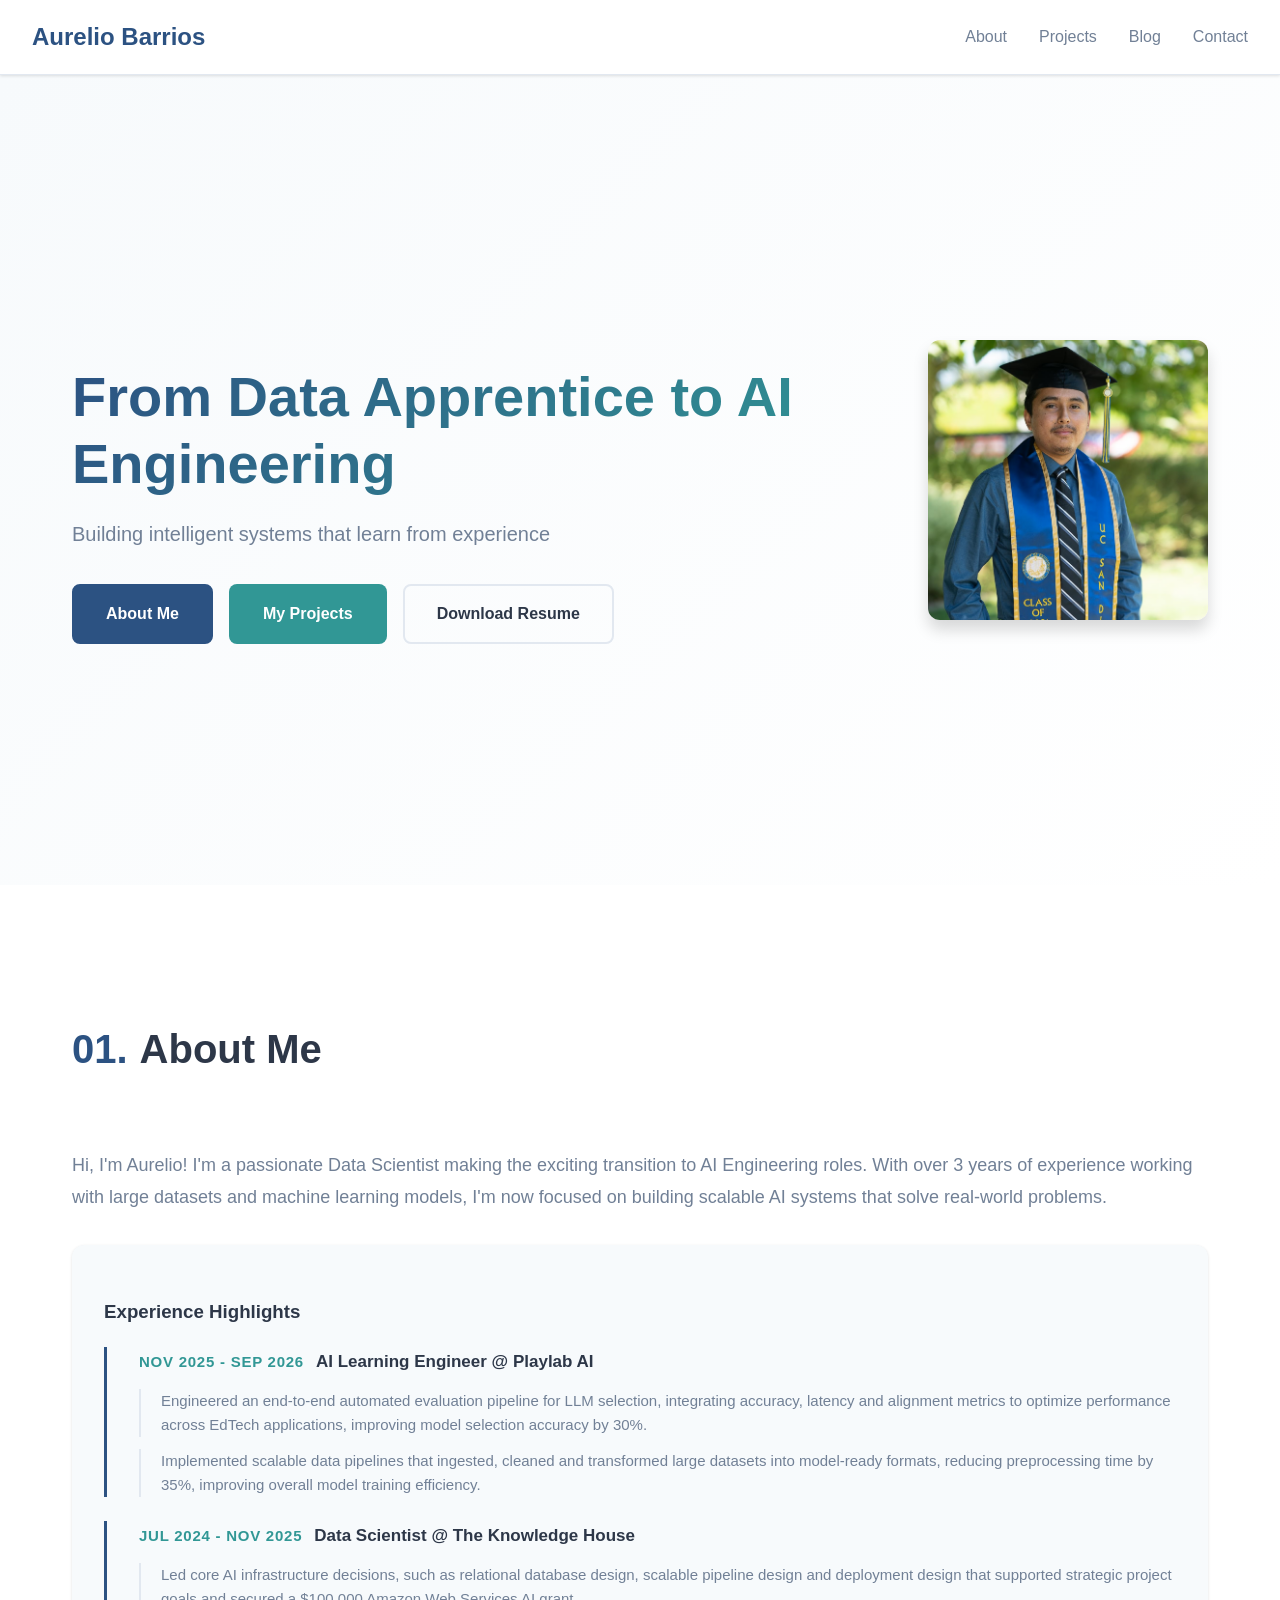
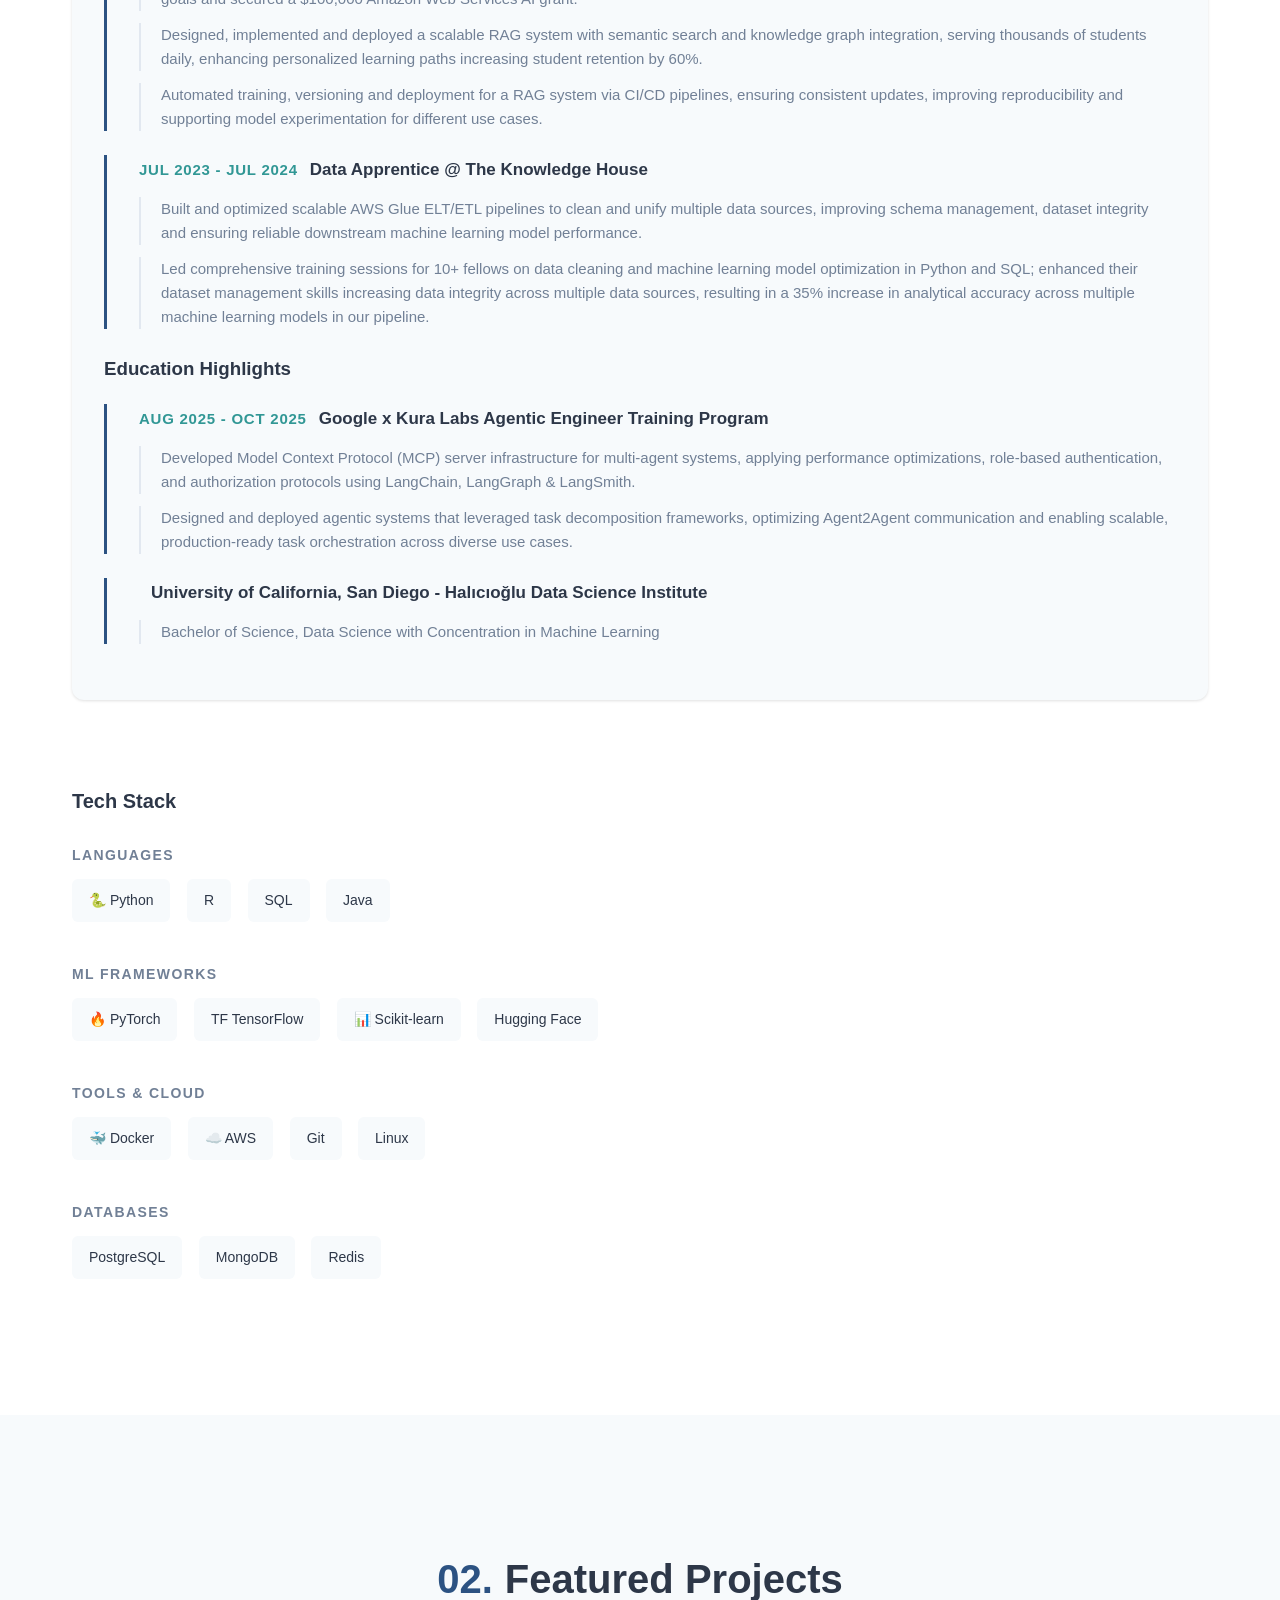
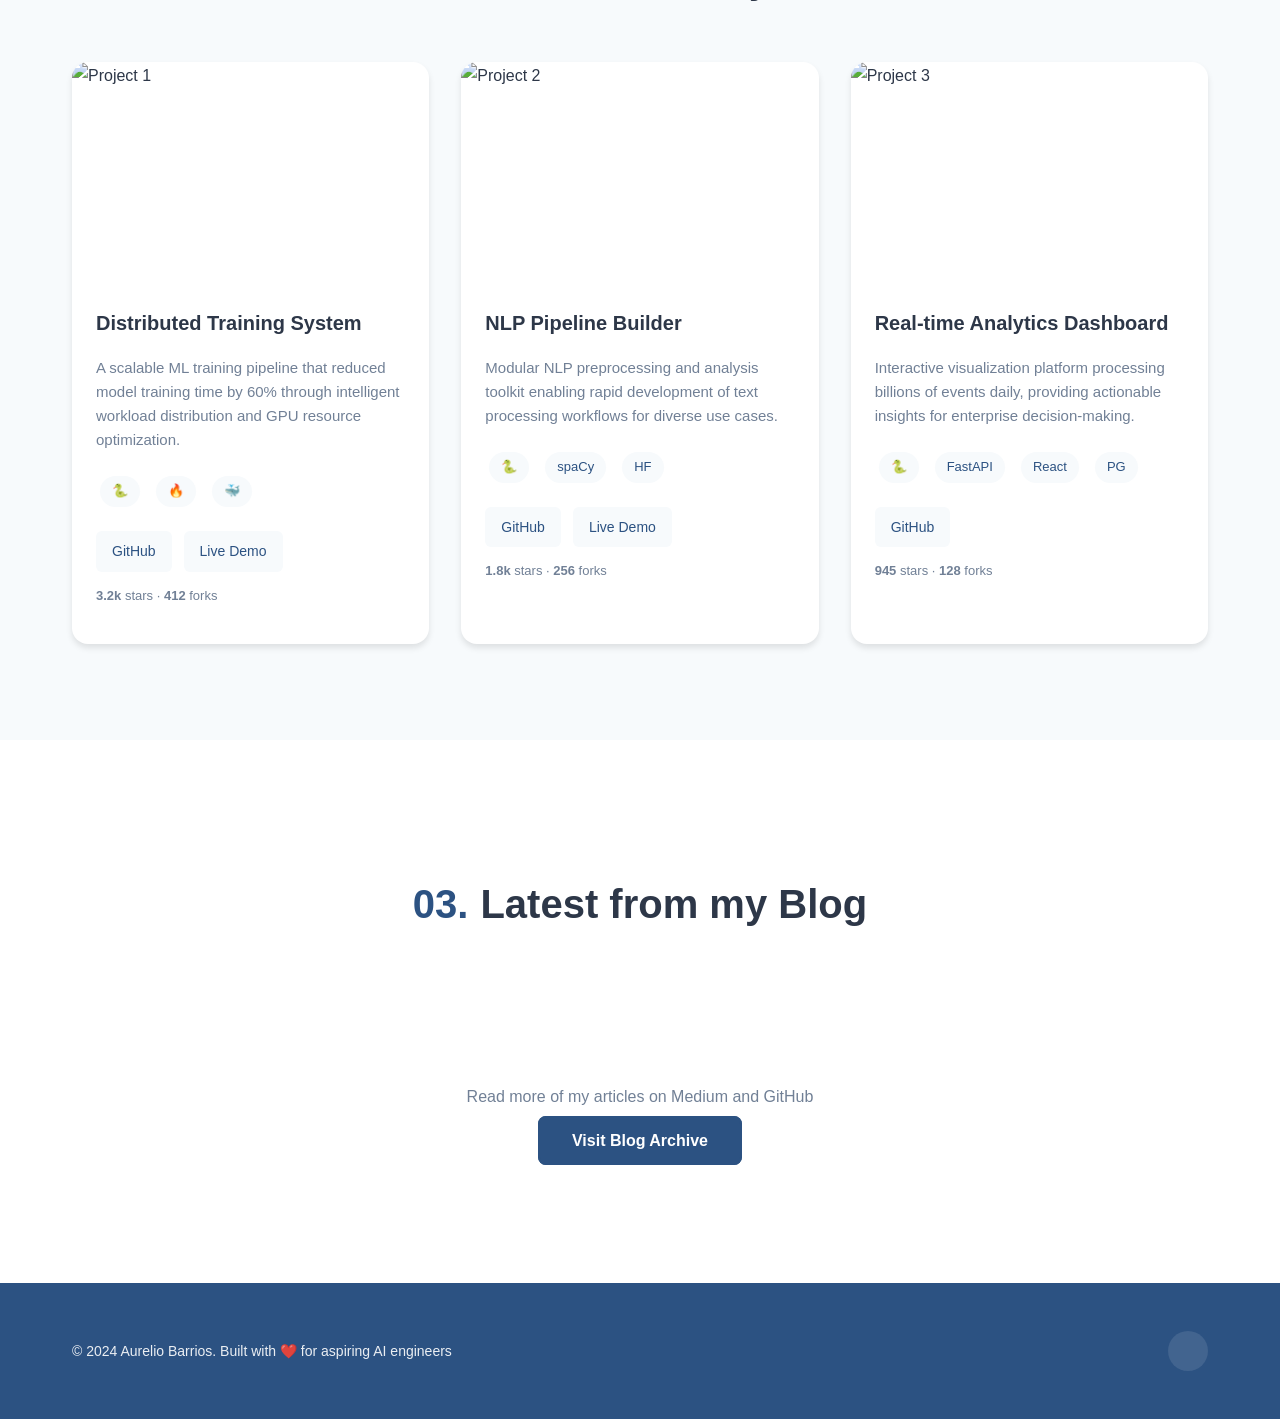
==== index.html @ eb81dccb "image fix" ====
<!DOCTYPE html>
<html lang="en">
<head>
    <meta charset="UTF-8">
    <meta name="viewport" content="width=device-width, initial-scale=1.0">
    <meta name="description" content="Personal website showcasing data science experience and AI engineering journey">
    <title>Aurelio Barrios | Data Science to AI Engineer</title>
    <link rel="stylesheet" href="css/styles.css">
</head>
<body>
    <header class="sticky-header">
        <div class="container header-content">
            <a href="#home" class="logo">Aurelio Barrios</a>
            <nav class="nav-menu">
                <a href="#about" class="nav-link">About</a>
                <a href="#projects" class="nav-link">Projects</a>
                <a href="#blog" class="nav-link">Blog</a>
                <a href="#contact" class="nav-link">Contact</a>
            </nav>
        </div>
    </header>

    <main>
        <section id="home" class="hero-section">
            <div class="container hero-content">
                <div class="hero-text">
                    <h1 class="gradient-text">From Data Apprentice to AI Engineering</h1>
                    <p class="subtitle">Building intelligent systems that learn from experience</p>
                    <div class="cta-buttons">
                        <a href="#about" class="btn btn-primary">About Me</a>
                        <a href="#projects" class="btn btn-secondary">My Projects</a>
                        <a href="resume.pdf" class="btn btn-outline">Download Resume</a>
                    </div>
                </div>
                <div class="hero-image">
                    <div class="placeholder-box">
                        <img src="images/headshot.JPG" alt="Aurelio Barrios Profile Picture"/>
                    </div>
                </div>
            </div>
        </section>

        <section id="about" class="about-section">
            <div class="container about-content">
                <h2><span class="section-number">01.</span>About Me</h2>
                <div class="about-grid">
                    <div class="bio">
                        <p class="bio-intro">Hi, I'm Aurelio! I'm a passionate Data Scientist making the exciting transition to AI Engineering roles. With over 3 years of experience working with large datasets and machine learning models, I'm now focused on building scalable AI systems that solve real-world problems.</p>
                        
                        <div class="experience-card">
                            <h3>Experience Highlights</h3>
                            <ul class="timeline-list">
                                <li class="timeline-item">
                                    <span class="timeline-header"><span class="year">Nov 2025 - Sep 2026</span> <span class="role">AI Learning Engineer @ Playlab AI</span></span>
                                    <p class="role-description">Engineered an end-to-end automated evaluation pipeline for LLM selection, integrating accuracy, latency and alignment metrics to optimize performance across EdTech applications, improving model selection accuracy by 30%.</p>
                                    <p class="role-description">Implemented scalable data pipelines that ingested, cleaned and transformed large datasets into model-ready formats, reducing preprocessing time by 35%, improving overall model training efficiency.</p>
                                </li>
                                <li class="timeline-item">
                                    <span class="timeline-header"><span class="year">Jul 2024 - Nov 2025</span> <span class="role">Data Scientist @ The Knowledge House</span></span>
                                    <p class="role-description">Led core AI infrastructure decisions, such as relational database design, scalable pipeline design and deployment design that supported strategic project goals and secured a $100,000 Amazon Web Services AI grant.</p>
                                    <p class="role-description">Designed, implemented and deployed a scalable RAG system with semantic search and knowledge graph integration, serving thousands of students daily, enhancing personalized learning paths increasing student retention by 60%.</p>
                                    <p class="role-description">Automated training, versioning and deployment for a RAG system via CI/CD pipelines, ensuring consistent updates, improving reproducibility and supporting model experimentation for different use cases.</p>
                                </li>
                                <li class="timeline-item">
                                    <span class="timeline-header"><span class="year">Jul 2023 - Jul 2024</span> <span class="role">Data Apprentice @ The Knowledge House</span></span>
                                    <p class="role-description">Built and optimized scalable AWS Glue ELT/ETL pipelines to clean and unify multiple data sources, improving schema management, dataset integrity and ensuring reliable downstream machine learning model performance.</p>
                                    <p class="role-description">Led comprehensive training sessions for 10+ fellows on data cleaning and machine learning model optimization in Python and SQL; enhanced their dataset management skills increasing data integrity across multiple data sources, resulting in a 35% increase in analytical accuracy across multiple machine learning models in our pipeline.</p>
                                </li>
                            </ul>

                            <h3>Education Highlights</h3>
                            <ul class="timeline-list">
                                <li class="timeline-item">
                                    <span class="timeline-header"><span class="year">Aug 2025 - Oct 2025</span> <span class="role">Google x Kura Labs Agentic Engineer Training Program</span></span>
                                    <p class="role-description">Developed Model Context Protocol (MCP) server infrastructure for multi-agent systems, applying performance optimizations, role-based authentication, and authorization protocols using LangChain, LangGraph & LangSmith.</p>
                                    <p class="role-description">Designed and deployed agentic systems that leveraged task decomposition frameworks, optimizing Agent2Agent communication and enabling scalable, production-ready task orchestration across diverse use cases.</p>
                                </li>
                                <li class="timeline-item">
                                    <span class="timeline-header"><span class="year"></span> <span class="role">University of California, San Diego - Halıcıoğlu Data Science Institute</span></span>
                                    <p class="role-description">Bachelor of Science, Data Science with Concentration in Machine Learning</p>
                                </li>
                            </ul>
                        </div>
                    </div>

                    <div class="skills-section">
                        <h3>Tech Stack</h3>
                        
                        <div class="skill-category">
                            <h4>Languages</h4>
                            <span class="badge" data-badge-text="Python">🐍 Python</span>
                            <span class="badge" data-badge-text="R">R</span>
                            <span class="badge" data-badge-text="SQL">SQL</span>
                            <span class="badge" data-badge-text="Java">Java</span>
                        </div>

                        <div class="skill-category">
                            <h4>ML Frameworks</h4>
                            <span class="badge" data-badge-text="PyTorch">🔥 PyTorch</span>
                            <span class="badge" data-badge-text="TensorFlow">TF TensorFlow</span>
                            <span class="badge" data-badge-text="Scikit-learn">📊 Scikit-learn</span>
                            <span class="badge" data-badge-text="Hugging Face">Hugging Face</span>
                        </div>

                        <div class="skill-category">
                            <h4>Tools & Cloud</h4>
                            <span class="badge" data-badge-text="Docker">🐳 Docker</span>
                            <span class="badge" data-badge-text="AWS">☁️ AWS</span>
                            <span class="badge" data-badge-text="Git">Git</span>
                            <span class="badge" data-badge-text="Linux">Linux</span>
                        </div>

                        <div class="skill-category">
                            <h4>Databases</h4>
                            <span class="badge" data-badge-text="PostgreSQL">PostgreSQL</span>
                            <span class="badge" data-badge-text="MongoDB">MongoDB</span>
                            <span class="badge" data-badge-text="Redis">Redis</span>
                        </div>
                    </div>
                </div>
            </div>
        </section>

        <section id="projects" class="projects-section">
            <div class="container projects-content">
                <h2><span class="section-number">02.</span>Featured Projects</h2>
                
                <div class="projects-grid">
                    <article class="project-card" data-project-id="1">
                        <div class="card-image">
                            <img src="https://via.placeholder.com/600x400/319795/ffffff?text=Project+Screenshot" alt="Project 1"/>
                        </div>
                        <div class="card-content">
                            <h3>Distributed Training System</h3>
                            <p class="project-description">A scalable ML training pipeline that reduced model training time by 60% through intelligent workload distribution and GPU resource optimization.</p>
                            
                            <div class="tech-tags">
                                <span class="tag" data-badge-text="Python">🐍</span>
                                <span class="tag" data-badge-text="PyTorch">🔥</span>
                                <span class="tag" data-badge-text="Docker">🐳</span>
                            </div>

                            <div class="project-links">
                                <a href="#" rel="noopener noreferrer" target="_blank" class="project-link github">GitHub</a>
                                <a href="#" rel="noopener noreferrer" target="_blank" class="project-link demo">Live Demo</a>
                            </div>

                            <p class="project-stats"><strong>3.2k</strong> stars · <strong>412</strong> forks</p>
                        </div>
                    </article>

                    <article class="project-card" data-project-id="2">
                        <div class="card-image">
                            <img src="https://via.placeholder.com/600x400/2c5282/ffffff?text=Project+Screenshot" alt="Project 2"/>
                        </div>
                        <div class="card-content">
                            <h3>NLP Pipeline Builder</h3>
                            <p class="project-description">Modular NLP preprocessing and analysis toolkit enabling rapid development of text processing workflows for diverse use cases.</p>
                            
                            <div class="tech-tags">
                                <span class="tag" data-badge-text="Python">🐍</span>
                                <span class="tag" data-badge-text="spaCy">spaCy</span>
                                <span class="tag" data-badge-text="Hugging Face">HF</span>
                            </div>

                            <div class="project-links">
                                <a href="#" rel="noopener noreferrer" target="_blank" class="project-link github">GitHub</a>
                                <a href="#" rel="noopener noreferrer" target="_blank" class="project-link demo">Live Demo</a>
                            </div>

                            <p class="project-stats"><strong>1.8k</strong> stars · <strong>256</strong> forks</p>
                        </div>
                    </article>

                    <article class="project-card" data-project-id="3">
                        <div class="card-image">
                            <img src="https://via.placeholder.com/600x400/319795/ffffff?text=Project+Screenshot" alt="Project 3"/>
                        </div>
                        <div class="card-content">
                            <h3>Real-time Analytics Dashboard</h3>
                            <p class="project-description">Interactive visualization platform processing billions of events daily, providing actionable insights for enterprise decision-making.</p>
                            
                            <div class="tech-tags">
                                <span class="tag" data-badge-text="Python">🐍</span>
                                <span class="tag" data-badge-text="FastAPI">FastAPI</span>
                                <span class="tag" data-badge-text="React">React</span>
                                <span class="tag" data-badge-text="PostgreSQL">PG</span>
                            </div>

                            <div class="project-links">
                                <a href="#" rel="noopener noreferrer" target="_blank" class="project-link github">GitHub</a>
                            </div>

                            <p class="project-stats"><strong>945</strong> stars · <strong>128</strong> forks</p>
                        </div>
                    </article>
                </div>
            </div>
        </section>

        <section id="blog" class="blog-section">
            <div class="container blog-content">
                <h2><span class="section-number">03.</span>Latest from my Blog</h2>
                
                <div class="blog-posts" id="blog-posts-container">
                    <!-- Dynamic blog posts will be loaded here -->
                </div>

                <div class="blog-cta">
                    <p>Read more of my articles on Medium and GitHub</p>
                    <a href="#" rel="noopener noreferrer" target="_blank" class="btn btn-primary">Visit Blog Archive</a>
                </div>
            </div>
        </section>
    </main>

    <footer id="contact" class="footer-section">
        <div class="container footer-content">
            <div class="footer-left">
                <p>&copy; 2024 Aurelio Barrios. Built with ❤️ for aspiring AI engineers</p>
            </div>
            
            <div class="footer-socials">
                <a href="#" rel="noopener noreferrer" target="_blank" class="social-link github">
                    <svg viewBox="0 0 24 24" aria-hidden="true"><path d="M12 0c-6.626 0-12 5.373-12 12 0 5.302 3.438 9.8 8.207 11.387.599.111.793-.261.793-.577v-2.234c-3.338.726-4.033-1.416-4.033-1.416-.546-1.387-1.333-1.756-1.333-1.756-1.089-.745.083-.729.083-.729 1.205.084 1.839 1.237 1.839 1.237 1.07 1.834 2.807 1.304 3.492.997.107-.775.418-1.305.762-1.604-2.665-.305-5.467-1.334-5.467-5.93 0-1.311.469-2.381 1.236-3.221-.124-.303-.535-1.524.117-3.176 0 0 1.008-.322 3.301 1.23.957-.266 1.983-.399 3.003-.404 1.02.005 2.047.138 3.006.404 2.291-1.552 3.297-1.23 3.297-1.23.653 1.653.242 2.874.118 3.176.77.84 1.235 1.911 1.235 3.221 0 4.609-2.807 5.624-5.479 5.921.43.312.833 1.123.833 2.246v3.095c0 .319.193.694.802.576C20.566 21.797 24 17.18
---- css/styles.css ----
:root {
    --primary-color: #2c5282;
    --secondary-color: #319795;
    --accent-color: #2c5282;
    --bg-primary: #ffffff;
    --bg-secondary: #f7fafc;
    --text-primary: #2d3748;
    --text-secondary: #718096;
    --border-color: #e2e8f0;
    --success-color: #38a169;
    --warning-color: #d69e2e;
    --shadow-sm: 0 1px 3px rgba(0,0,0,0.12);
    --shadow-md: 0 4px 6px rgba(0,0,0,0.1);
    --shadow-lg: 0 10px 15px rgba(0,0,0,0.15);
    --transition: all 0.3s ease;
}

*, *::before, *::after {
    box-sizing: border-box;
}

body {
    font-family: -apple-system, BlinkMacSystemFont, 'Segoe UI', Roboto, Oxygen, Ubuntu, Cantarell, sans-serif;
    line-height: 1.75;
    color: var(--text-primary);
    background-color: var(--bg-primary);
    margin: 0;
    padding: 0;
    font-size: 16px;
}

.container {
    max-width: 1200px;
    margin: 0 auto;
    padding: 0 2rem;
}

.sticky-header {
    position: sticky;
    top: 0;
    background: var(--bg-primary);
    border-bottom: 1px solid var(--border-color);
    z-index: 1000;
    box-shadow: var(--shadow-sm);
}

.header-content {
    display: flex;
    justify-content: space-between;
    align-items: center;
    padding: 1rem 2rem;
    max-width: 1400px;
    margin: 0 auto;
}

.logo {
    font-size: 1.5rem;
    font-weight: 700;
    color: var(--primary-color);
    text-decoration: none;
}

.nav-menu {
    display: flex;
    gap: 2rem;
}

.nav-link {
    color: var(--text-secondary);
    text-decoration: none;
    font-weight: 500;
    transition: var(--transition);
    position: relative;
}

.nav-link:hover,
.nav-link:focus {
    color: var(--accent-color);
}

.nav-link::after {
    content: '';
    position: absolute;
    bottom: -2px;
    left: 0;
    width: 0;
    height: 2px;
    background: var(--primary-color);
    transition: var(--transition);
}

.nav-link:hover::after {
    width: 100%;
}

.hero-section {
    min-height: 90vh;
    display: flex;
    align-items: center;
    justify-content: center;
    background: linear-gradient(135deg, var(--bg-secondary) 0%, var(--bg-primary) 100%);
}

.hero-content {
    display: grid;
    grid-template-columns: 1fr 280px;
    gap: 4rem;
    align-items: center;
}

.gradient-text {
    background: linear-gradient(135deg, var(--primary-color) 0%, var(--secondary-color) 100%);
    -webkit-background-clip: text;
    -webkit-text-fill-color: transparent;
    background-clip: text;
    font-size: 3.5rem;
    font-weight: 800;
    line-height: 1.2;
    margin-bottom: 1rem;
}

.subtitle {
    font-size: 1.25rem;
    color: var(--text-secondary);
    max-width: 70%;
    margin-right: auto;
}

.cta-buttons {
    display: flex;
    gap: 1rem;
    margin-top: 2rem;
    flex-wrap: wrap;
}

.btn {
    padding: 0.875rem 2rem;
    border-radius: 8px;
    text-decoration: none;
    font-weight: 600;
    white-space: nowrap;
    cursor: pointer;
    transition: var(--transition);
    border: 2px solid transparent;
}

.btn-primary {
    background: var(--primary-color);
    color: white;
    border-color: var(--primary-color);
}

.btn-primary:hover,
.btn-secondary:hover,
.btn-outline:hover {
    transform: translateY(-2px);
    box-shadow: var(--shadow-lg);
}

.btn-secondary {
    background: var(--secondary-color);
    color: white;
}

.btn-outline {
    background: transparent;
    color: var(--text-primary);
    border-color: var(--border-color);
}

.placeholder-box {
    width: 280px;
    height: 280px;
    border-radius: 12px;
    overflow: hidden;
    box-shadow: var(--shadow-lg);
}

.hero-image img {
    width: 100%;
    height: 100%;
    object-fit: cover;
    transition: var(--transition);
}

.hero-content:hover .placeholder-box img {
    transform: scale(1.05);
}

.about-section {
    padding: 6rem 0;
    background: var(--bg-primary);
}

.about-content h2 {
    font-size: 2.5rem;
    margin-bottom: 3rem;
    position: relative;
}

.section-number {
    display: inline-block;
    color: var(--primary-color);
    margin-right: 0.75rem;
}

.about-grid {
    display: grid;
    gap: 4rem;
    align-items: center;
}

.bio-intro {
    font-size: 1.125rem;
    color: var(--text-secondary);
    margin-bottom: 2rem;
}

.experience-card {
    background: var(--bg-secondary);
    padding: 2rem;
    border-radius: 12px;
    box-shadow: var(--shadow-sm);
}

.timeline-list {
    list-style: none;
    padding: 0;
    margin: 0;
}

.timeline-item {
    position: relative;
    padding-left: 2rem;
    border-left: 3px solid var(--primary-color);
    margin-bottom: 1.5rem;
}

.timeline-header {
    display: flex;
    align-items: center;
    gap: 0.75rem;
    font-size: 1rem;
}

.timeline-list li {
    display: block;
}

.year {
    color: var(--secondary-color);
    font-weight: 600;
    font-size: 0.938rem;
    text-transform: uppercase;
    letter-spacing: 0.05em;
}

.role {
    color: var(--text-primary);
    font-weight: 600;
    font-size: 1.063rem;
}

.role-description {
    margin-top: 0.75rem;
    padding-left: 1.25rem;
    border-left: 2px solid var(--border-color);
    color: var(--text-secondary);
    font-size: 0.938rem;
    line-height: 1.6;
    margin-bottom: 0;
}

.skills-section h3 {
    margin-bottom: 1.5rem;
    font-size: 1.25rem;
}

.skill-category {
    margin-bottom: 2rem;
}

.skill-category h4 {
    color: var(--text-secondary);
    font-size: 0.875rem;
    text-transform: uppercase;
    letter-spacing: 0.1em;
    margin-bottom: 0.75rem;
}

.badge {
    display: inline-flex;
    align-items: center;
    gap: 0.5rem;
    padding: 0.5rem 1rem;
    background: var(--bg-secondary);
    border-radius: 6px;
    margin-right: 0.75rem;
    margin-bottom: 0.5rem;
    font-size: 0.875rem;
    cursor: pointer;
    transition: var(--transition);
    border: 1px solid transparent;
}

.badge:hover {
    background: #edf2f7;
    transform: translateY(-2px);
}

.tag {
    display: inline-block;
    padding: 0.25rem 0.75rem;
    background: var(--bg-secondary);
    border-radius: 20px;
    font-size: 0.813rem;
    color: var(--primary-color);
    margin: 0.25rem;
}

.projects-section {
    padding: 6rem 0;
    background: var(--bg-secondary);
}

.projects-content h2 {
    font-size: 2.5rem;
    margin-bottom: 3rem;
    position: relative;
    text-align: center;
}

.projects-grid {
    display: grid;
    gap: 2rem;
    grid-template-columns: repeat(3, 1fr);
}

.project-card {
    background: var(--bg-primary);
    border-radius: 16px;
    overflow: hidden;
    box-shadow: var(--shadow-md);
    transition: var(--transition);
    cursor: pointer;
}

.project-card:hover,
.project-card:focus-within {
    transform: translateY(-8px);
    box-shadow: var(--shadow-lg);
}

.card-image {
    height: 200px;
    overflow: hidden;
}

.card-image img {
    width: 100%;
    height: 100%;
    object-fit: cover;
    transition: var(--transition);
}

.projects-grid:hover .card-image img {
    transform: scale(1.1);
}

.card-content {
    padding: 1.5rem;
}

.card-content h3 {
    font-size: 1.25rem;
    margin-bottom: 0.75rem;
    color: var(--text-primary);
}

.project-description {
    color: var(--text-secondary);
    font-size: 0.938rem;
    line-height: 1.6;
    margin-bottom: 1.25rem;
}

.tech-tags {
    display: flex;
    gap: 0.5rem;
    margin-bottom: 1.25rem;
}

.project-links {
    display: flex;
    gap: 0.75rem;
    margin-bottom: 0.75rem;
}

.project-link {
    padding: 0.5rem 1rem;
    background: var(--bg-secondary);
    border-radius: 6px;
    text-decoration: none;
    font-size: 0.875rem;
    color: var(--primary-color);
    transition: var(--transition);
}

.project-link:hover {
    background: var(--primary-color);
    color: white;
}

.project-stats {
    font-size: 0.813rem;
    color: var(--text-secondary);
}

.blog-section {
    padding: 6rem 0;
    background: var(--bg-primary);
}

.blog-content h2 {
    font-size: 2.5rem;
    margin-bottom: 3rem;
    position: relative;
    text-align: center;
}

.blog-posts {
    display: grid;
    grid-template-columns: repeat(2, 1fr);
    gap: 2rem;
    max-width: 900px;
    margin: 0 auto 3rem auto;
}

.blog-post-card {
    background: var(--bg-secondary);
    border-radius: 12px;
    padding: 1.5rem;
    box-shadow: var(--shadow-sm);
    transition: var(--transition);
}

.blog-post-card:hover {
    transform: translateY(-4px);
    box-shadow: var(--shadow-md);
}

.blog-post-title {
    font-size: 1.25rem;
    margin-bottom: 0.75rem;
    color: var(--text-primary);
    line-height: 1.3;
}

.blog-post-excerpt {
    font-size: 0.938rem;
    color: var(--text-secondary);
    margin-bottom: 1rem;
}

.blog-post-meta {
    font-size: 0.813rem;
    color: var(--text-secondary);
}

.blog-post-btn {
    display: inline-block;
    padding: 0.5rem 1rem;
    background: var(--primary-color);
    color: white;
    text-decoration: none;
    border-radius: 6px;
    font-size: 0.875rem;
}

.blog-cta {
    text-align: center;
    padding: 2rem;
}

.blog-cta p {
    color: var(--text-secondary);
    margin-bottom: 1rem;
}

.footer-section {
    background: var(--primary-color);
    color: white;
    padding: 3rem 0;
}

.footer-content {
    display: flex;
    justify-content: space-between;
    align-items: center;
    flex-wrap: wrap;
    gap: 2rem;
}

.social-link {
    width: 40px;
    height: 40px;
    border-radius: 50%;
    background: rgba(255,255,255,0.1);
    display: flex;
    align-items: center;
    justify-content: center;
    color: white;
    text-decoration: none;
    transition: var(--transition);
}

.social-link:hover {
    background: rgba(255,255,255,0.2);
    transform: translateY(-4px);
}

.footer-left p {
    margin: 0;
    font-size: 0.875rem;
    opacity: 0.9;
}

.social-link svg {
    width: 20px;
    height: 20px;
    fill: currentColor;
}

@media (max-width: 968px) {
    .hero-content {
        grid-template-columns: 1fr;
        text-align: center;
    }
    
    .subtitle {
        margin-right: 0;
        max-width: 100%;
    }
    
    .cta-buttons {
        justify-content: center;
    }
    
    .gradient-text {
        font-size: 2.5rem;
    }
    
    .projects-grid {
        grid-template-columns: repeat(2, 1fr);
    }
    
    .blog-posts {
        grid-template-columns: 1fr;
    }
}

@media (max-width: 640px) {
    .container {
        padding: 0 1rem;
    }
    
    .header-content {
        flex-direction: column;
        gap: 1rem;
    }
    
    .nav-menu {
        gap: 1.5rem;
        flex-wrap: wrap;
        justify-content: center;
    }
    
    .hero-content {
        gap: 2rem;
    }
    
    .gradient-text {
        font-size: 2rem;
    }
    
    .projects-grid,
    .blog-posts {
        grid-template-columns: 1fr;
    }
    
    .footer-content {
        flex-direction: column;
        text-align: center;
    }
}

@media print {
    .sticky-header {
        position: static;
    }
    
    .project-card:hover,
    .blog-post-card:hover {
        transform: none;
    }
}
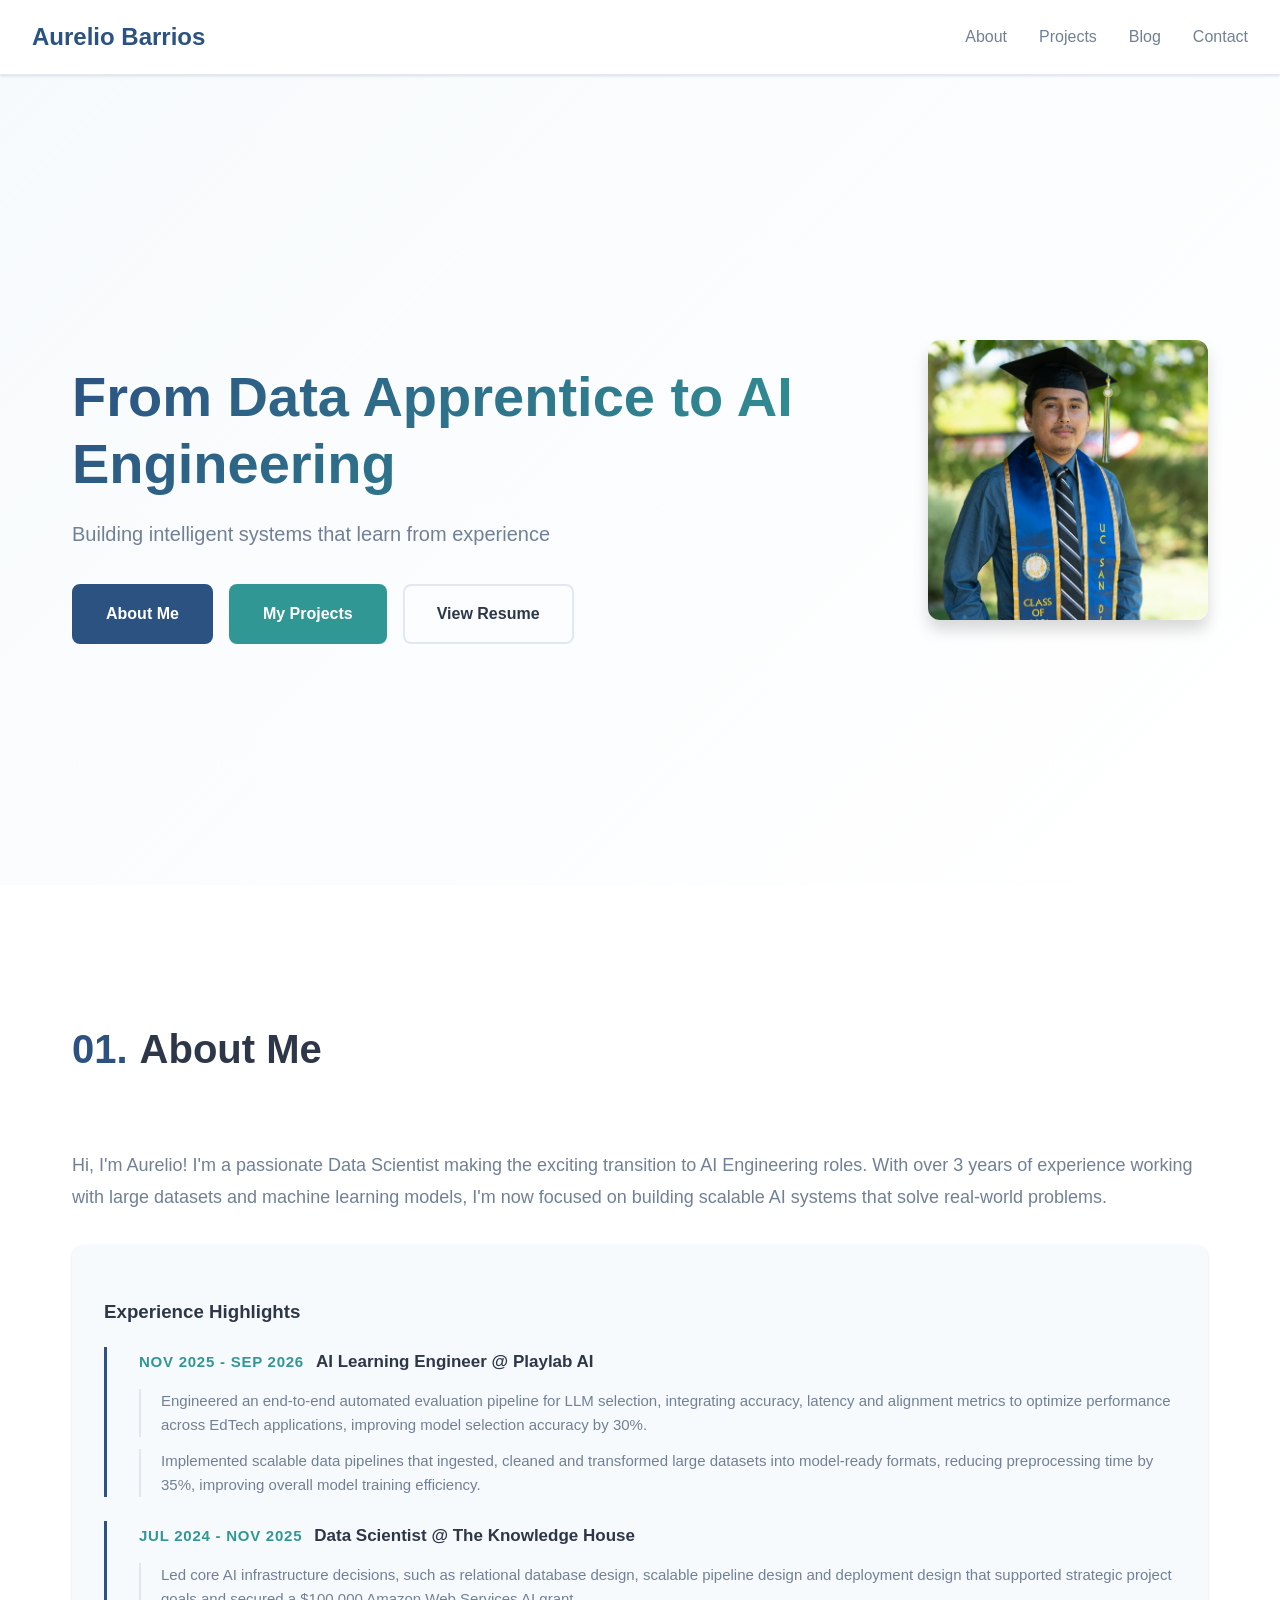
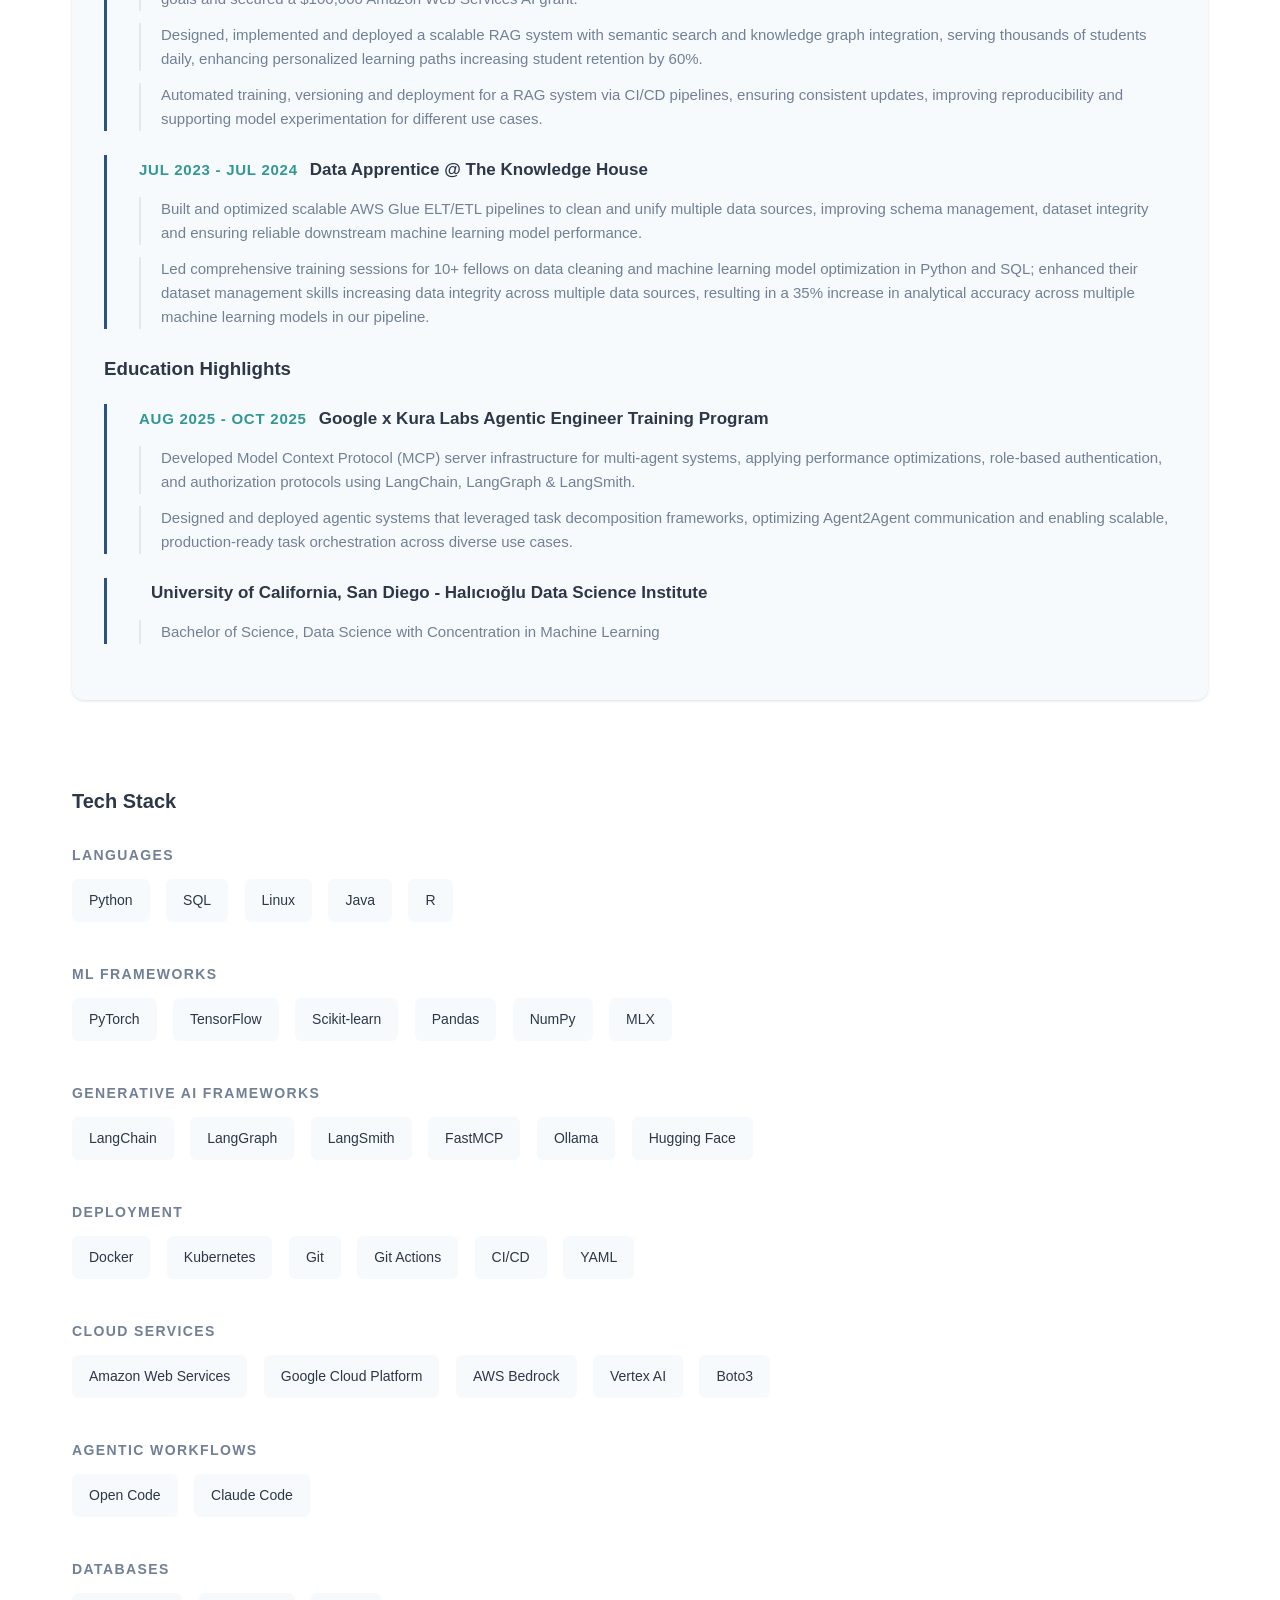
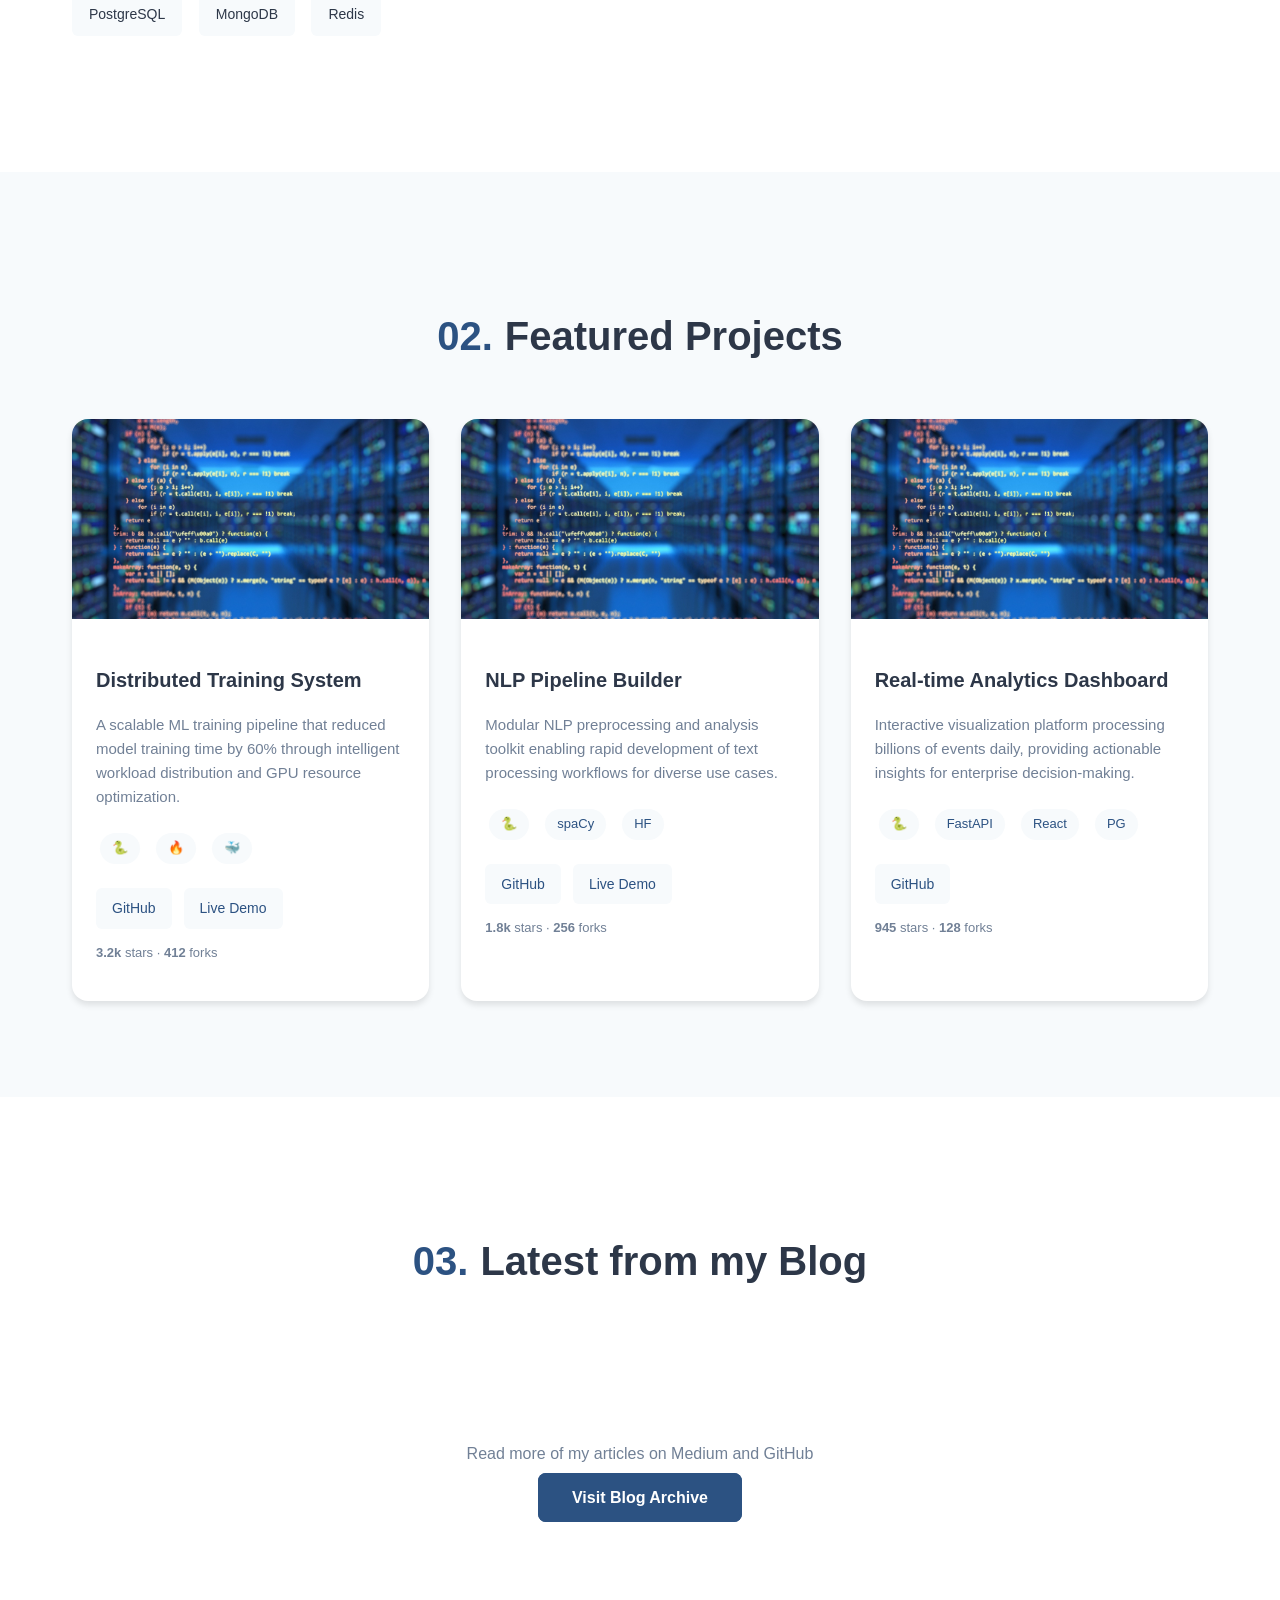
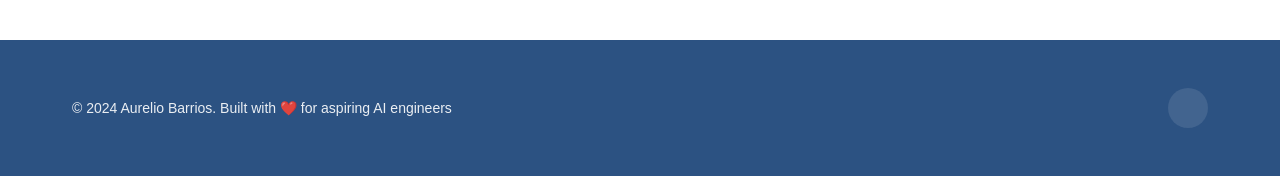
==== commit a6c47570: "changes" ====
--- a/index.html
+++ b/index.html
@@ -15,7 +15,7 @@
                 <a href="#about" class="nav-link">About</a>
                 <a href="#projects" class="nav-link">Projects</a>
                 <a href="#blog" class="nav-link">Blog</a>
-                <a href="#contact" class="nav-link">Contact</a>
+                <a href="https://www.linkedin.com/in/aurelio-barrios/" target="_blank" class="nav-link">Contact</a>
             </nav>
         </div>
     </header>
@@ -29,7 +29,7 @@
                     <div class="cta-buttons">
                         <a href="#about" class="btn btn-primary">About Me</a>
                         <a href="#projects" class="btn btn-secondary">My Projects</a>
-                        <a href="resume.pdf" class="btn btn-outline">Download Resume</a>
+                        <a href="files/Aurelio-Barrios-Resume.pdf" target="_blank" class="btn btn-outline">View Resume</a>
                     </div>
                 </div>
                 <div class="hero-image">
@@ -88,34 +88,64 @@
                         
                         <div class="skill-category">
                             <h4>Languages</h4>
-                            <span class="badge" data-badge-text="Python">🐍 Python</span>
+                            <span class="badge" data-badge-text="Python">Python</span>
+                            <span class="badge" data-badge-text="SQL">SQL</span>
+                            <span class="badge" data-badge-text="Linux">Linux</span>
+                            <span class="badge" data-badge-text="Java">Java</span>
                             <span class="badge" data-badge-text="R">R</span>
-                            <span class="badge" data-badge-text="SQL">SQL</span>
-                            <span class="badge" data-badge-text="Java">Java</span>
                         </div>
 
                         <div class="skill-category">
                             <h4>ML Frameworks</h4>
-                            <span class="badge" data-badge-text="PyTorch">🔥 PyTorch</span>
-                            <span class="badge" data-badge-text="TensorFlow">TF TensorFlow</span>
-                            <span class="badge" data-badge-text="Scikit-learn">📊 Scikit-learn</span>
+                            <span class="badge" data-badge-text="PyTorch">PyTorch</span>
+                            <span class="badge" data-badge-text="TensorFlow">TensorFlow</span>
+                            <span class="badge" data-badge-text="Scikit-learn">Scikit-learn</span>
+                            <span class="badge" data-badge-text="Pandas">Pandas</span>
+                            <span class="badge" data-badge-text="NumPy">NumPy</span>
+                            <span class="badge" data-badge-text="MLX">MLX</span>
+                        </div>
+
+                        <div class="skill-category">
+                            <h4>Generative AI Frameworks</h4>
+                            <span class="badge" data-badge-text="LangChain">LangChain</span>
+                            <span class="badge" data-badge-text="LangGraph">LangGraph</span>
+                            <span class="badge" data-badge-text="LangSmith">LangSmith</span>
+                            <span class="badge" data-badge-text="FastMCP">FastMCP</span>
+                            <span class="badge" data-badge-text="Ollama">Ollama</span>
                             <span class="badge" data-badge-text="Hugging Face">Hugging Face</span>
                         </div>
 
                         <div class="skill-category">
-                            <h4>Tools & Cloud</h4>
-                            <span class="badge" data-badge-text="Docker">🐳 Docker</span>
-                            <span class="badge" data-badge-text="AWS">☁️ AWS</span>
+                            <h4>Deployment</h4>
+                            <span class="badge" data-badge-text="Docker">Docker</span>
+                            <span class="badge" data-badge-text="Kubernetes">Kubernetes</span>
                             <span class="badge" data-badge-text="Git">Git</span>
-                            <span class="badge" data-badge-text="Linux">Linux</span>
-                        </div>
-
+                            <span class="badge" data-badge-text="Actions">Git Actions</span>
+                            <span class="badge" data-badge-text="CI/CD">CI/CD</span>
+                            <span class="badge" data-badge-text="YAML">YAML</span>
+                        </div>
+
+                        <div class="skill-category">
+                            <h4>Cloud Services</h4>
+                            <span class="badge" data-badge-text="AWS">Amazon Web Services</span>
+                            <span class="badge" data-badge-text="GCP">Google Cloud Platform</span>
+                            <span class="badge" data-badge-text="Bedrock">AWS Bedrock</span>
+                            <span class="badge" data-badge-text="Vertex">Vertex AI</span>
+                            <span class="badge" data-badge-text="Boto3">Boto3</span>
+                        </div>
+
+                        <div class="skill-category">
+                            <h4>Agentic Workflows</h4>
+                            <span class="badge" data-badge-text="Open Code">Open Code</span>
+                            <span class="badge" data-badge-text="Claude Code">Claude Code</span>
+                        </div>
+                        
                         <div class="skill-category">
                             <h4>Databases</h4>
                             <span class="badge" data-badge-text="PostgreSQL">PostgreSQL</span>
                             <span class="badge" data-badge-text="MongoDB">MongoDB</span>
                             <span class="badge" data-badge-text="Redis">Redis</span>
-                        </div>
+                        </div>                          
                     </div>
                 </div>
             </div>
@@ -128,7 +158,7 @@
                 <div class="projects-grid">
                     <article class="project-card" data-project-id="1">
                         <div class="card-image">
-                            <img src="https://via.placeholder.com/600x400/319795/ffffff?text=Project+Screenshot" alt="Project 1"/>
+                            <img src="images/project.jpg" alt="Project 1"/>
                         </div>
                         <div class="card-content">
                             <h3>Distributed Training System</h3>
@@ -151,7 +181,7 @@
 
                     <article class="project-card" data-project-id="2">
                         <div class="card-image">
-                            <img src="https://via.placeholder.com/600x400/2c5282/ffffff?text=Project+Screenshot" alt="Project 2"/>
+                            <img src="images/project.jpg" alt="Project 2"/>
                         </div>
                         <div class="card-content">
                             <h3>NLP Pipeline Builder</h3>
@@ -174,7 +204,7 @@
 
                     <article class="project-card" data-project-id="3">
                         <div class="card-image">
-                            <img src="https://via.placeholder.com/600x400/319795/ffffff?text=Project+Screenshot" alt="Project 3"/>
+                            <img src="images/project.jpg" alt="Project 3"/>
                         </div>
                         <div class="card-content">
                             <h3>Real-time Analytics Dashboard</h3>
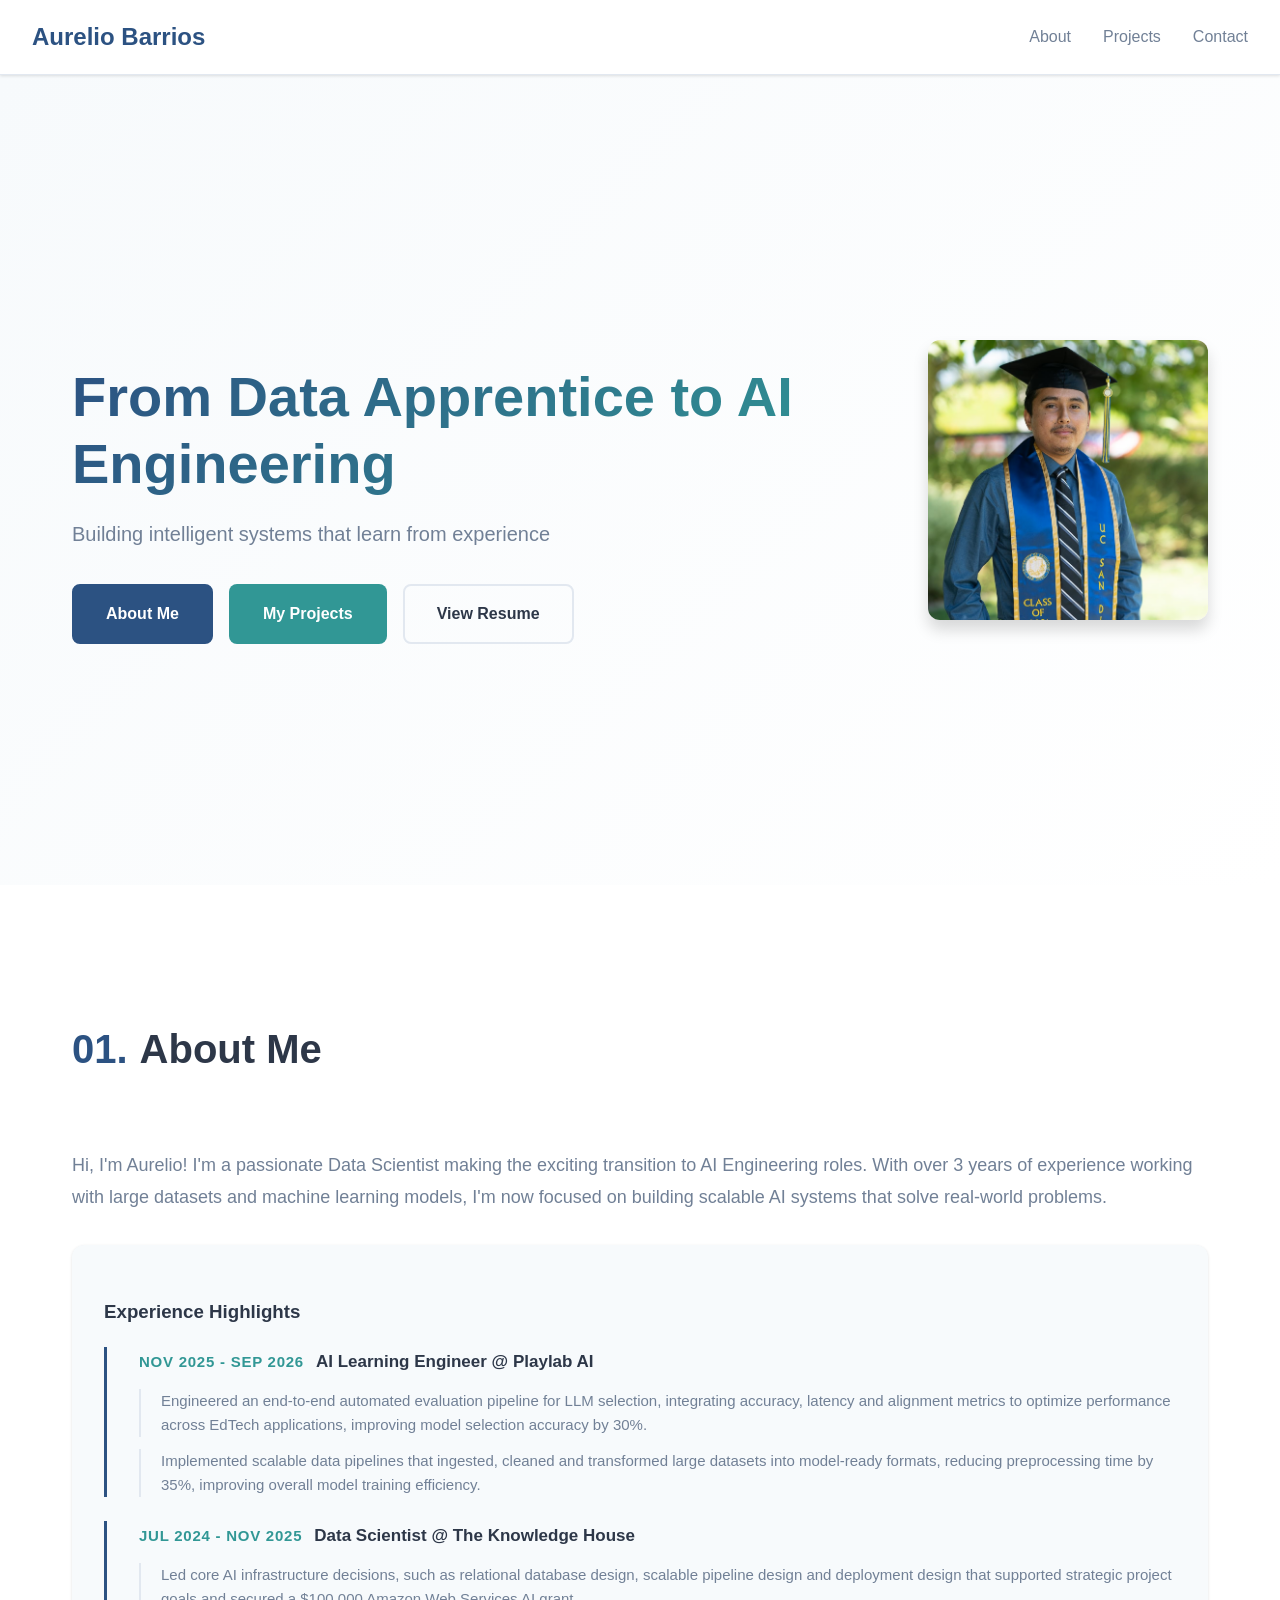
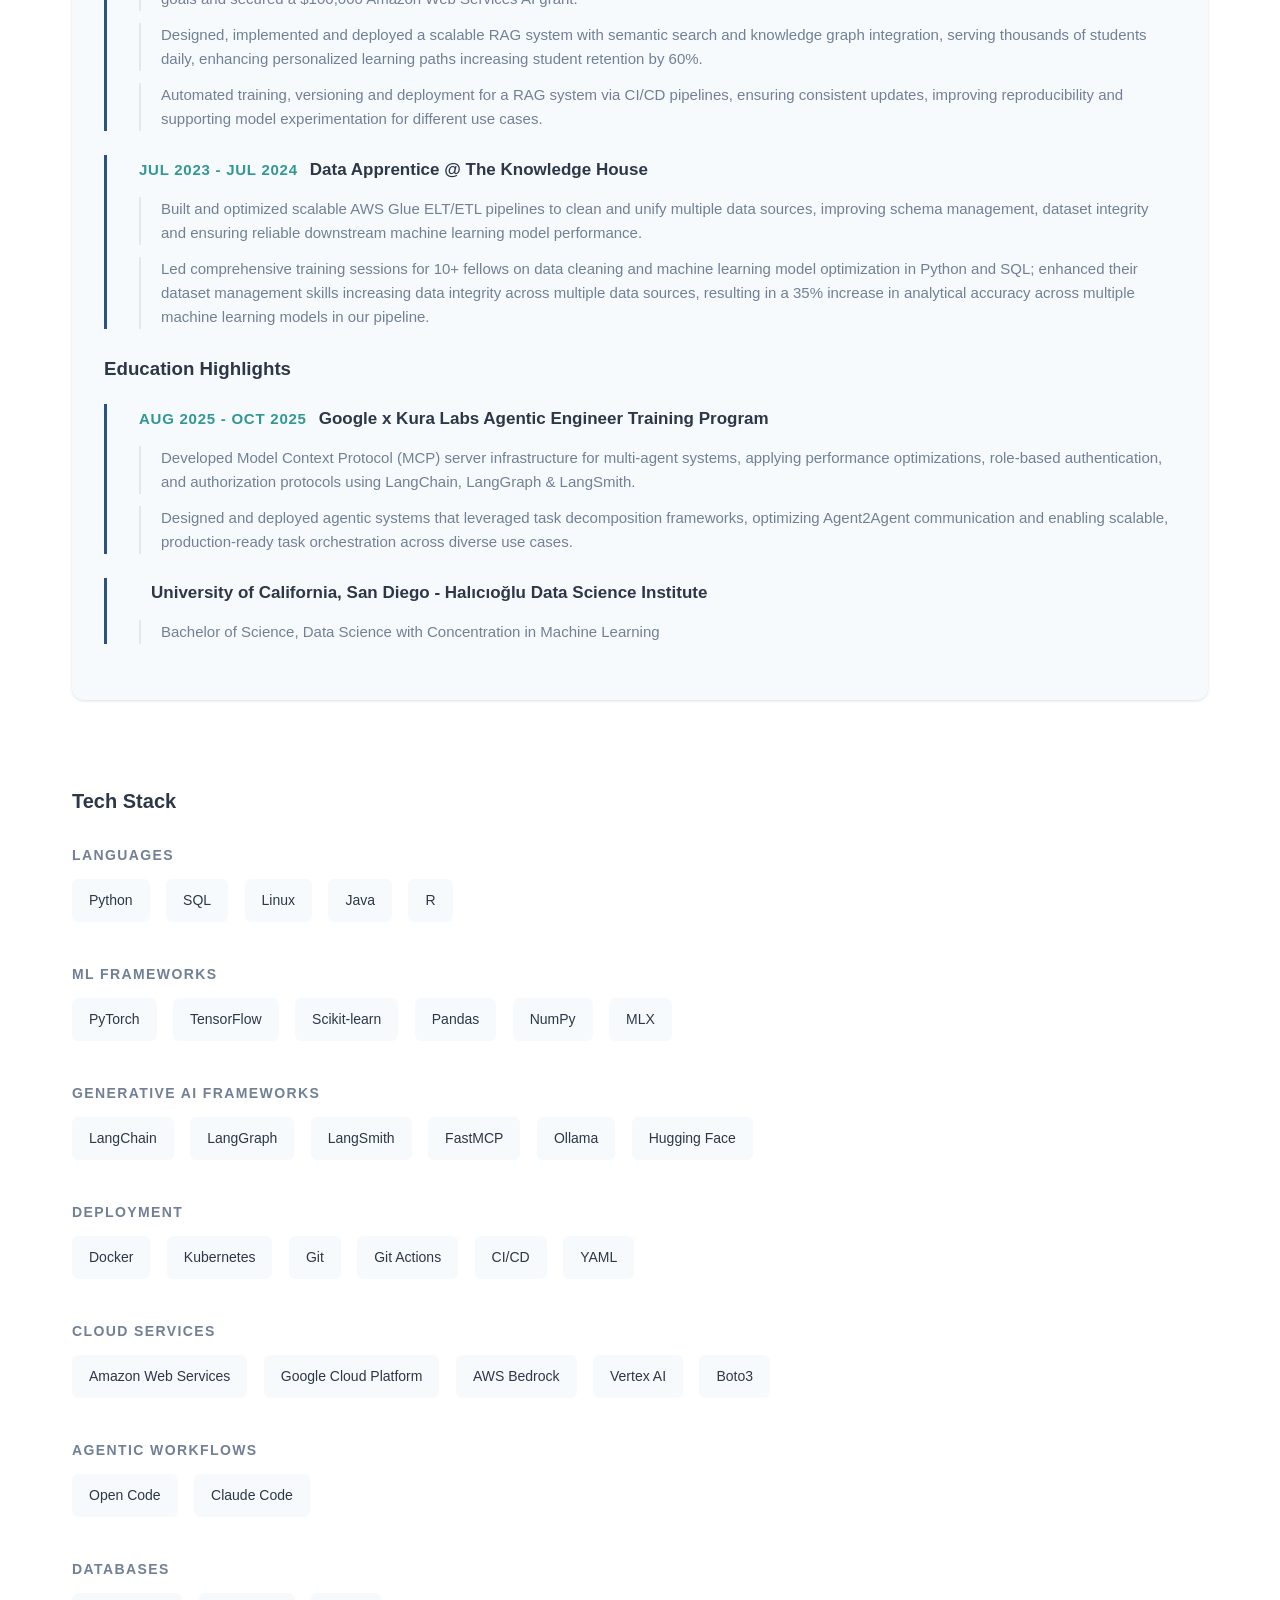
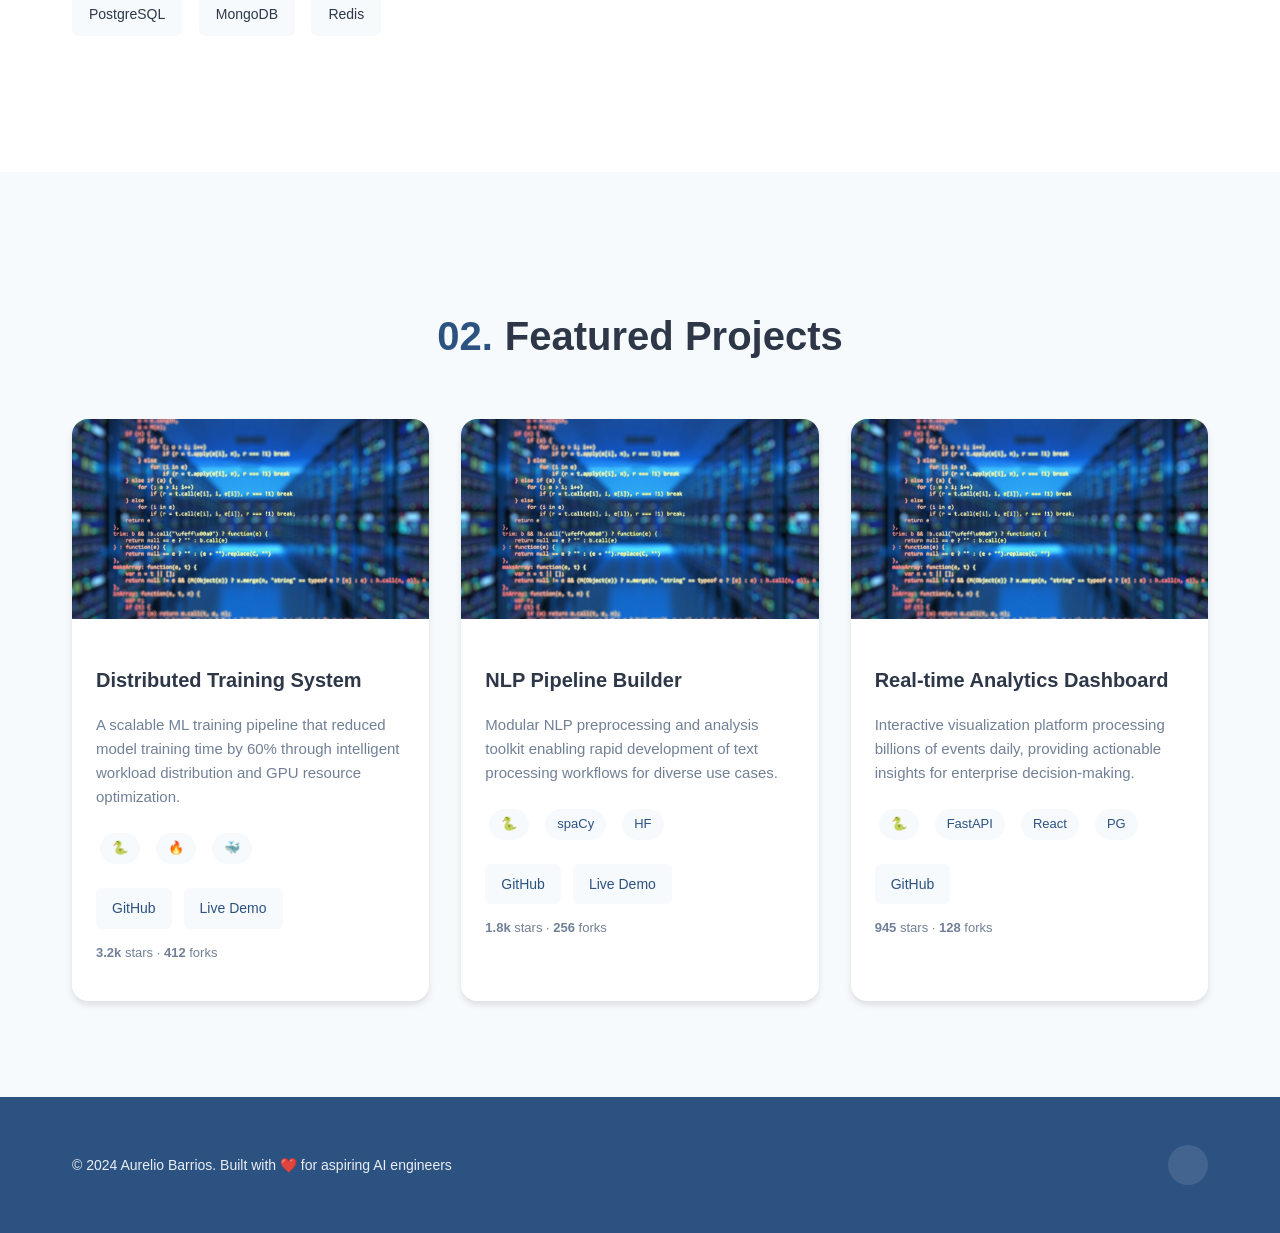
==== commit 0b41f41b: "blog section removal" ====
--- a/index.html
+++ b/index.html
@@ -6,6 +6,8 @@
     <meta name="description" content="Personal website showcasing data science experience and AI engineering journey">
     <title>Aurelio Barrios | Data Science to AI Engineer</title>
     <link rel="stylesheet" href="css/styles.css">
+    <script src="js/main.js" defer></script>
+    <!-- <script src="js/blog.js" defer></script> -->
 </head>
 <body>
     <header class="sticky-header">
@@ -14,7 +16,7 @@
             <nav class="nav-menu">
                 <a href="#about" class="nav-link">About</a>
                 <a href="#projects" class="nav-link">Projects</a>
-                <a href="#blog" class="nav-link">Blog</a>
+                <!-- <a href="#blog" class="nav-link">Blog</a> -->
                 <a href="https://www.linkedin.com/in/aurelio-barrios/" target="_blank" class="nav-link">Contact</a>
             </nav>
         </div>
@@ -228,12 +230,11 @@
             </div>
         </section>
 
-        <section id="blog" class="blog-section">
+        <!-- <section id="blog" class="blog-section">
             <div class="container blog-content">
                 <h2><span class="section-number">03.</span>Latest from my Blog</h2>
                 
                 <div class="blog-posts" id="blog-posts-container">
-                    <!-- Dynamic blog posts will be loaded here -->
                 </div>
 
                 <div class="blog-cta">
@@ -241,7 +242,7 @@
                     <a href="#" rel="noopener noreferrer" target="_blank" class="btn btn-primary">Visit Blog Archive</a>
                 </div>
             </div>
-        </section>
+        </section> -->
     </main>
 
     <footer id="contact" class="footer-section">
@@ -251,5 +252,5 @@
             </div>
             
             <div class="footer-socials">
-                <a href="#" rel="noopener noreferrer" target="_blank" class="social-link github">
+                <a href="#home" rel="noopener noreferrer" target="_blank" class="social-link github">
                     <svg viewBox="0 0 24 24" aria-hidden="true"><path d="M12 0c-6.626 0-12 5.373-12 12 0 5.302 3.438 9.8 8.207 11.387.599.111.793-.261.793-.577v-2.234c-3.338.726-4.033-1.416-4.033-1.416-.546-1.387-1.333-1.756-1.333-1.756-1.089-.745.083-.729.083-.729 1.205.084 1.839 1.237 1.839 1.237 1.07 1.834 2.807 1.304 3.492.997.107-.775.418-1.305.762-1.604-2.665-.305-5.467-1.334-5.467-5.93 0-1.311.469-2.381 1.236-3.221-.124-.303-.535-1.524.117-3.176 0 0 1.008-.322 3.301 1.23.957-.266 1.983-.399 3.003-.404 1.02.005 2.047.138 3.006.404 2.291-1.552 3.297-1.23 3.297-1.23.653 1.653.242 2.874.118 3.176.77.84 1.235 1.911 1.235 3.221 0 4.609-2.807 5.624-5.479 5.921.43.312.833 1.123.833 2.246v3.095c0 .319.193.694.802.576C20.566 21.797 24 17.18
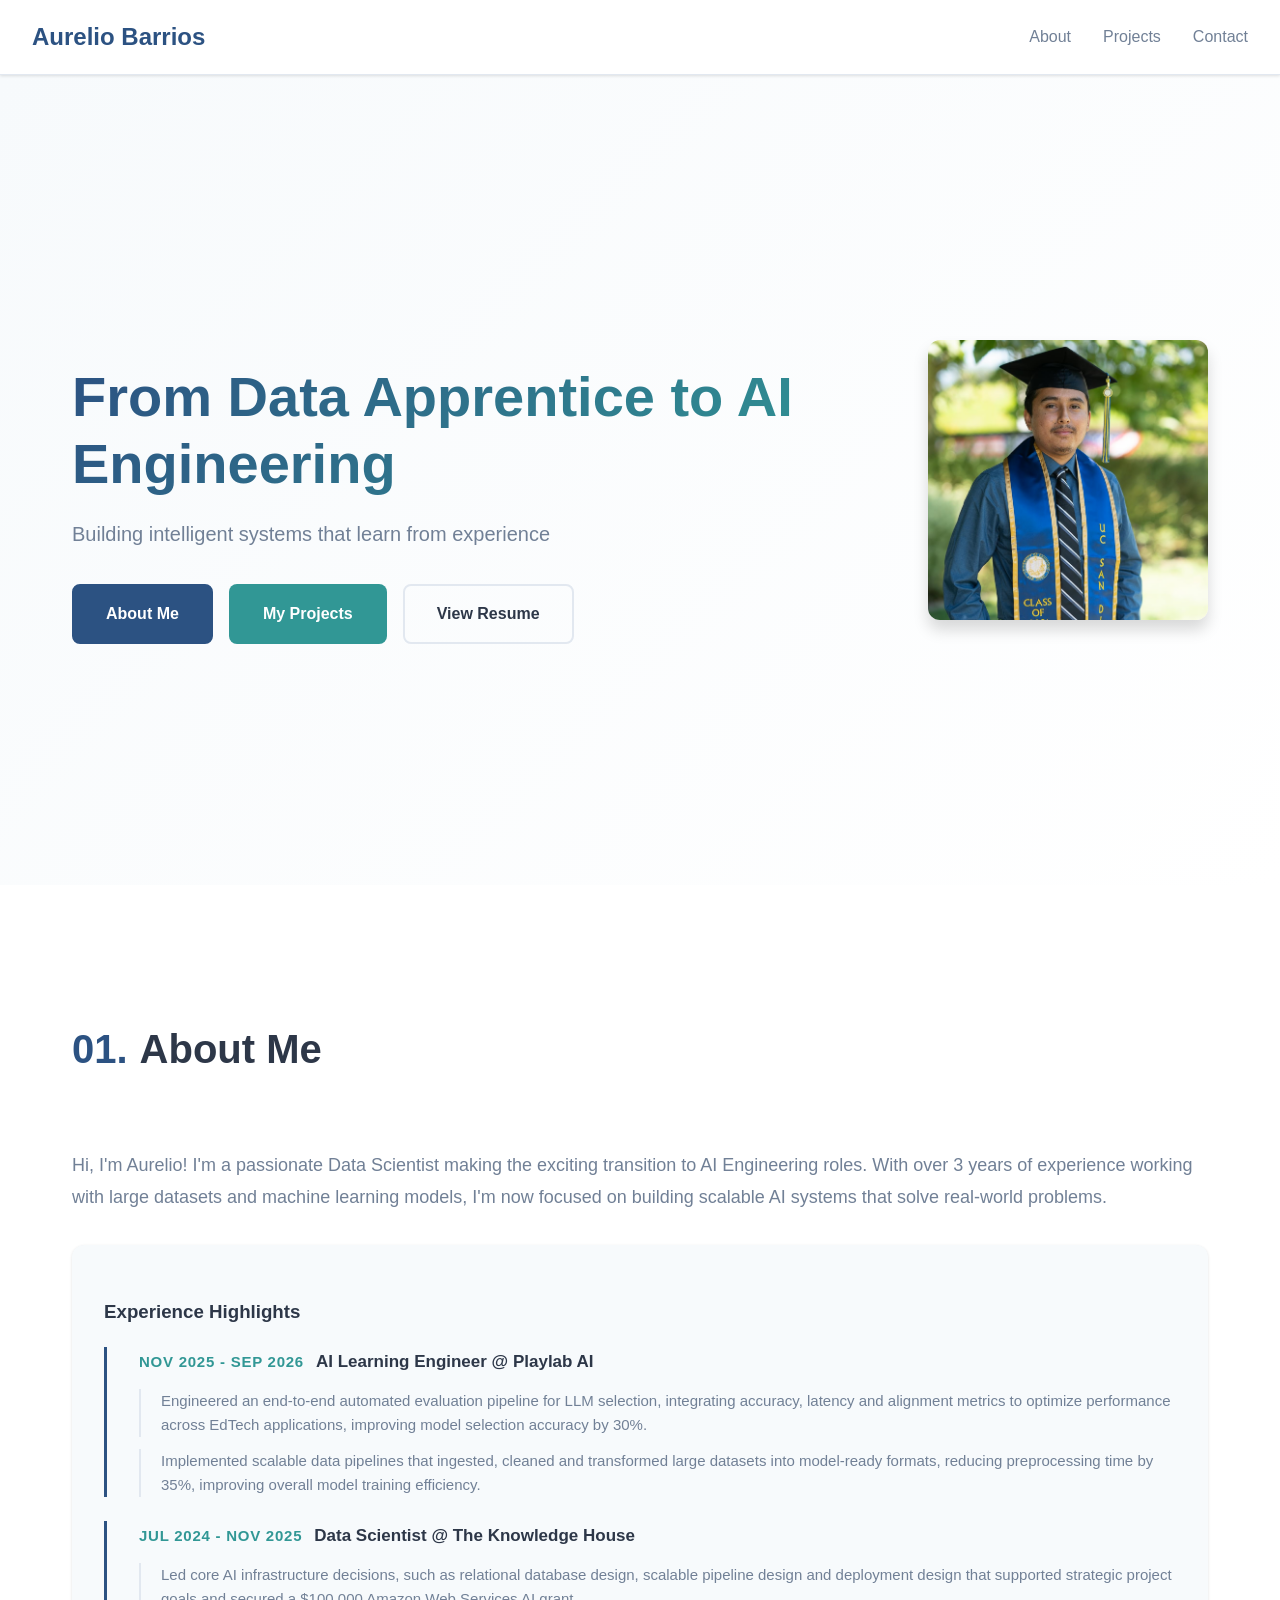
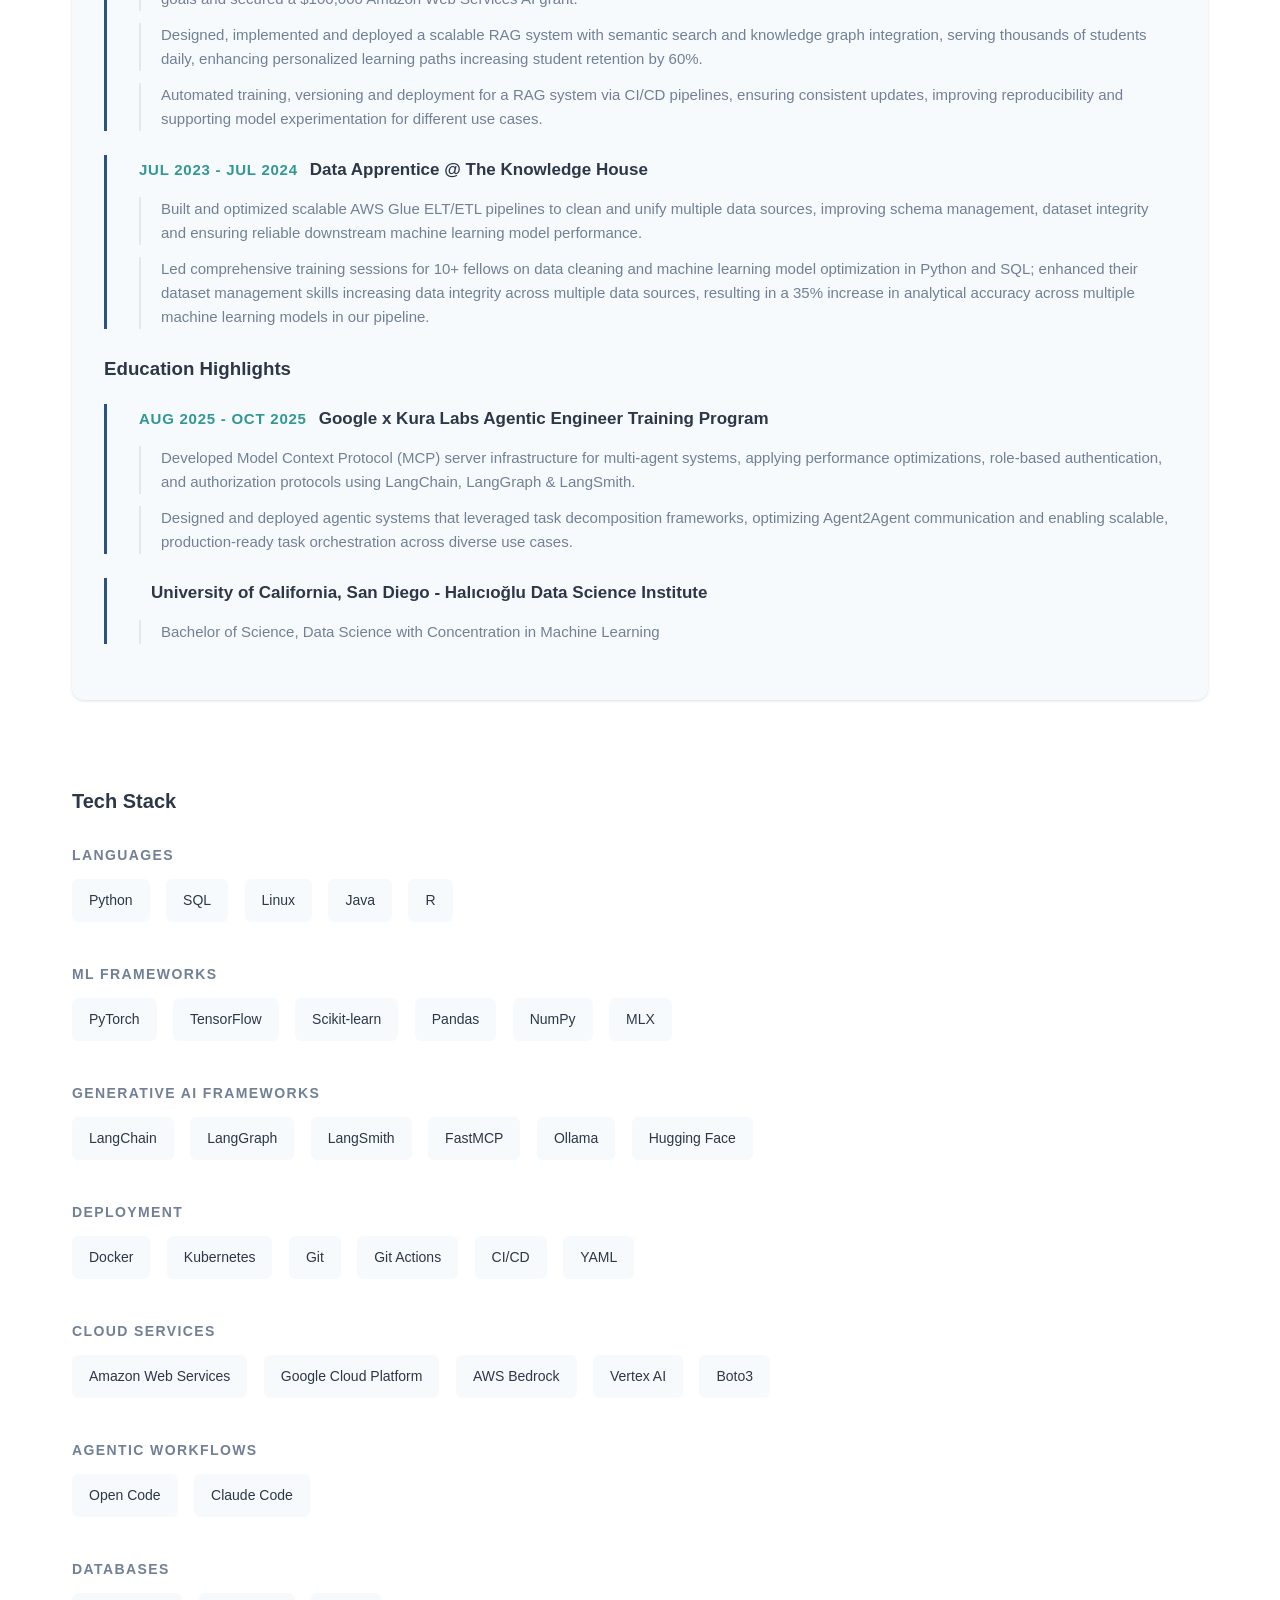
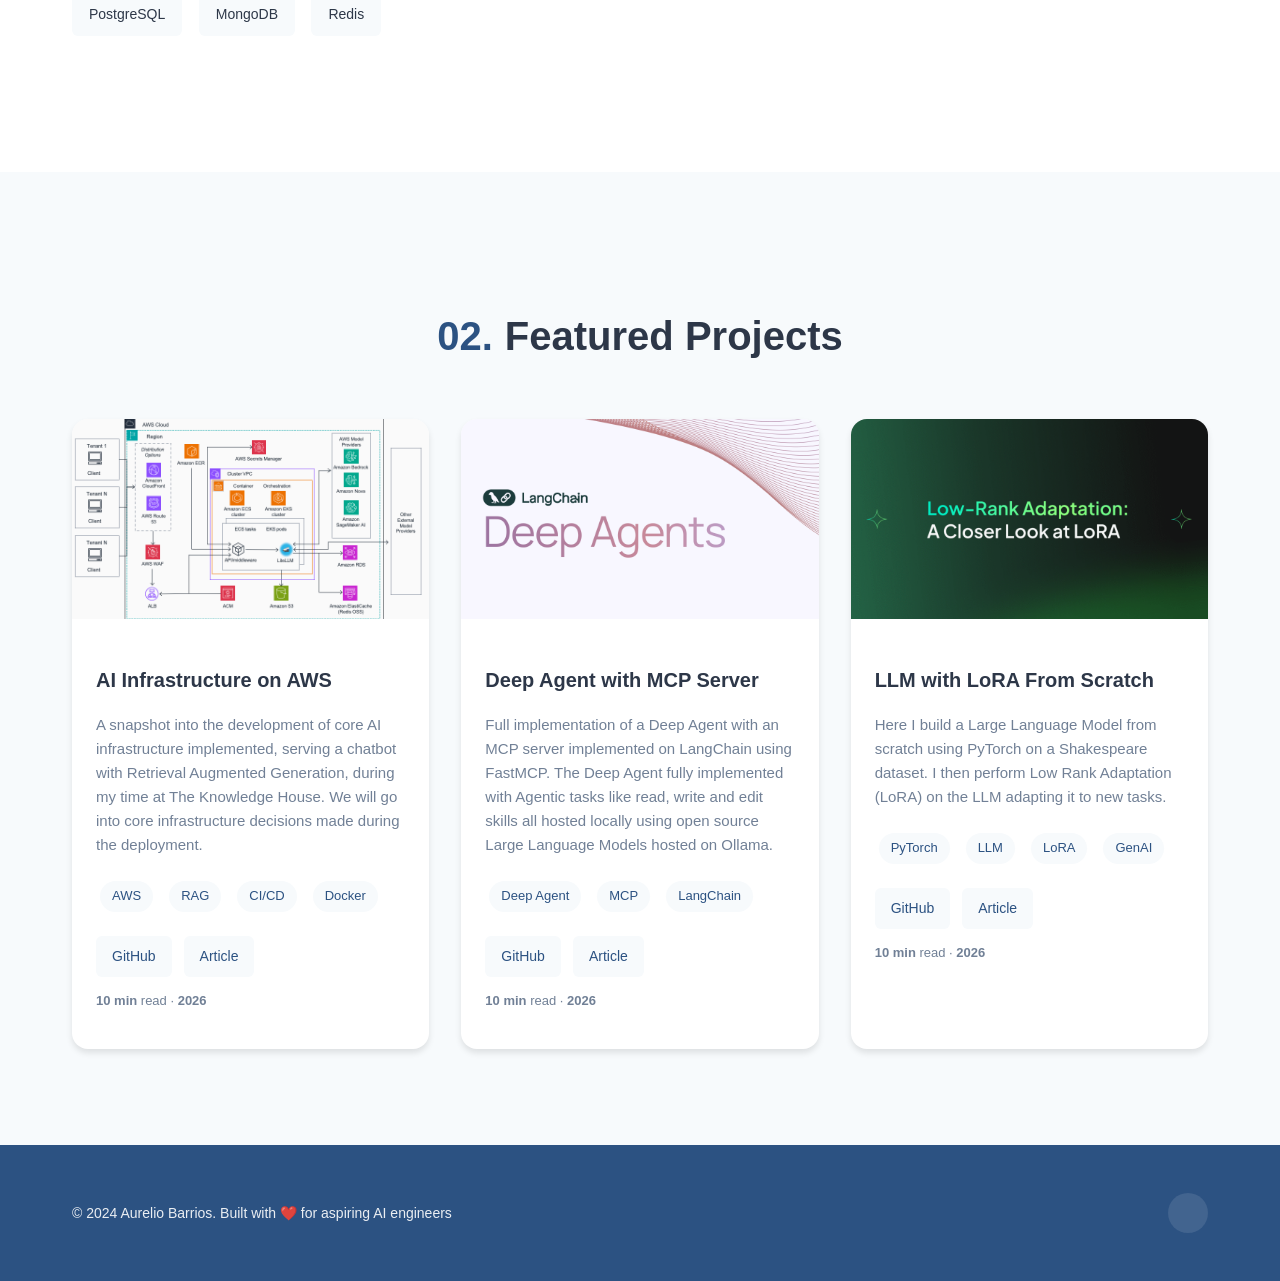
==== commit 911b50de: "project changes" ====
--- a/index.html
+++ b/index.html
@@ -160,70 +160,73 @@
                 <div class="projects-grid">
                     <article class="project-card" data-project-id="1">
                         <div class="card-image">
-                            <img src="images/project.jpg" alt="Project 1"/>
+                            <img src="images/proj1.png" alt="Project 1"/>
                         </div>
                         <div class="card-content">
-                            <h3>Distributed Training System</h3>
-                            <p class="project-description">A scalable ML training pipeline that reduced model training time by 60% through intelligent workload distribution and GPU resource optimization.</p>
+                            <h3>AI Infrastructure on AWS</h3>
+                            <p class="project-description">A snapshot into the development of core AI infrastructure implemented, serving a chatbot with Retrieval Augmented Generation, during my time at The Knowledge House. We will go into core infrastructure decisions made during the deployment.</p>
                             
                             <div class="tech-tags">
-                                <span class="tag" data-badge-text="Python">🐍</span>
-                                <span class="tag" data-badge-text="PyTorch">🔥</span>
-                                <span class="tag" data-badge-text="Docker">🐳</span>
+                                <span class="tag" data-badge-text="AWS">AWS</span>
+                                <span class="tag" data-badge-text="RAG">RAG</span>
+                                <span class="tag" data-badge-text="CI/CD">CI/CD</span>
+                                <span class="tag" data-badge-text="Docker">Docker</span>
                             </div>
 
                             <div class="project-links">
                                 <a href="#" rel="noopener noreferrer" target="_blank" class="project-link github">GitHub</a>
-                                <a href="#" rel="noopener noreferrer" target="_blank" class="project-link demo">Live Demo</a>
-                            </div>
-
-                            <p class="project-stats"><strong>3.2k</strong> stars · <strong>412</strong> forks</p>
+                                <a href="#" rel="noopener noreferrer" target="_blank" class="project-link demo">Article</a>
+                            </div>
+
+                            
+                            <p class="project-stats"><strong>10 min</strong> read · <strong>2026</strong></p>
                         </div>
                     </article>
 
                     <article class="project-card" data-project-id="2">
                         <div class="card-image">
-                            <img src="images/project.jpg" alt="Project 2"/>
+                            <img src="images/proj2.png" alt="Project 2"/>
                         </div>
                         <div class="card-content">
-                            <h3>NLP Pipeline Builder</h3>
-                            <p class="project-description">Modular NLP preprocessing and analysis toolkit enabling rapid development of text processing workflows for diverse use cases.</p>
+                            <h3>Deep Agent with MCP Server</h3>
+                            <p class="project-description">Full implementation of a Deep Agent with an MCP server implemented on LangChain using FastMCP. The Deep Agent fully implemented with Agentic tasks like read, write and edit skills all hosted locally using open source Large Language Models hosted on Ollama.</p>
                             
                             <div class="tech-tags">
-                                <span class="tag" data-badge-text="Python">🐍</span>
-                                <span class="tag" data-badge-text="spaCy">spaCy</span>
-                                <span class="tag" data-badge-text="Hugging Face">HF</span>
+                                <span class="tag" data-badge-text="Deep Agent">Deep Agent</span>
+                                <span class="tag" data-badge-text="MCP">MCP</span>
+                                <span class="tag" data-badge-text="LangChain">LangChain</span>
                             </div>
 
                             <div class="project-links">
                                 <a href="#" rel="noopener noreferrer" target="_blank" class="project-link github">GitHub</a>
-                                <a href="#" rel="noopener noreferrer" target="_blank" class="project-link demo">Live Demo</a>
-                            </div>
-
-                            <p class="project-stats"><strong>1.8k</strong> stars · <strong>256</strong> forks</p>
+                                <a href="#" rel="noopener noreferrer" target="_blank" class="project-link demo">Article</a>
+                            </div>
+
+                            <p class="project-stats"><strong>10 min</strong> read · <strong>2026</strong></p>
                         </div>
                     </article>
 
                     <article class="project-card" data-project-id="3">
                         <div class="card-image">
-                            <img src="images/project.jpg" alt="Project 3"/>
+                            <img src="images/proj3.png" alt="Project 3"/>
                         </div>
                         <div class="card-content">
-                            <h3>Real-time Analytics Dashboard</h3>
-                            <p class="project-description">Interactive visualization platform processing billions of events daily, providing actionable insights for enterprise decision-making.</p>
+                            <h3>LLM with LoRA From Scratch</h3>
+                            <p class="project-description">Here I build a Large Language Model from scratch using PyTorch on a Shakespeare dataset. I then perform Low Rank Adaptation (LoRA) on the LLM adapting it to new tasks.</p>
                             
                             <div class="tech-tags">
-                                <span class="tag" data-badge-text="Python">🐍</span>
-                                <span class="tag" data-badge-text="FastAPI">FastAPI</span>
-                                <span class="tag" data-badge-text="React">React</span>
-                                <span class="tag" data-badge-text="PostgreSQL">PG</span>
+                                <span class="tag" data-badge-text="PyTorch">PyTorch</span>
+                                <span class="tag" data-badge-text="LLM">LLM</span>
+                                <span class="tag" data-badge-text="LoRA">LoRA</span>
+                                <span class="tag" data-badge-text="GenAI">GenAI</span>
                             </div>
 
                             <div class="project-links">
                                 <a href="#" rel="noopener noreferrer" target="_blank" class="project-link github">GitHub</a>
-                            </div>
-
-                            <p class="project-stats"><strong>945</strong> stars · <strong>128</strong> forks</p>
+                                <a href="#" rel="noopener noreferrer" target="_blank" class="project-link demo">Article</a>
+                            </div>
+
+                            <p class="project-stats"><strong>10 min</strong> read · <strong>2026</strong></p>
                         </div>
                     </article>
                 </div>
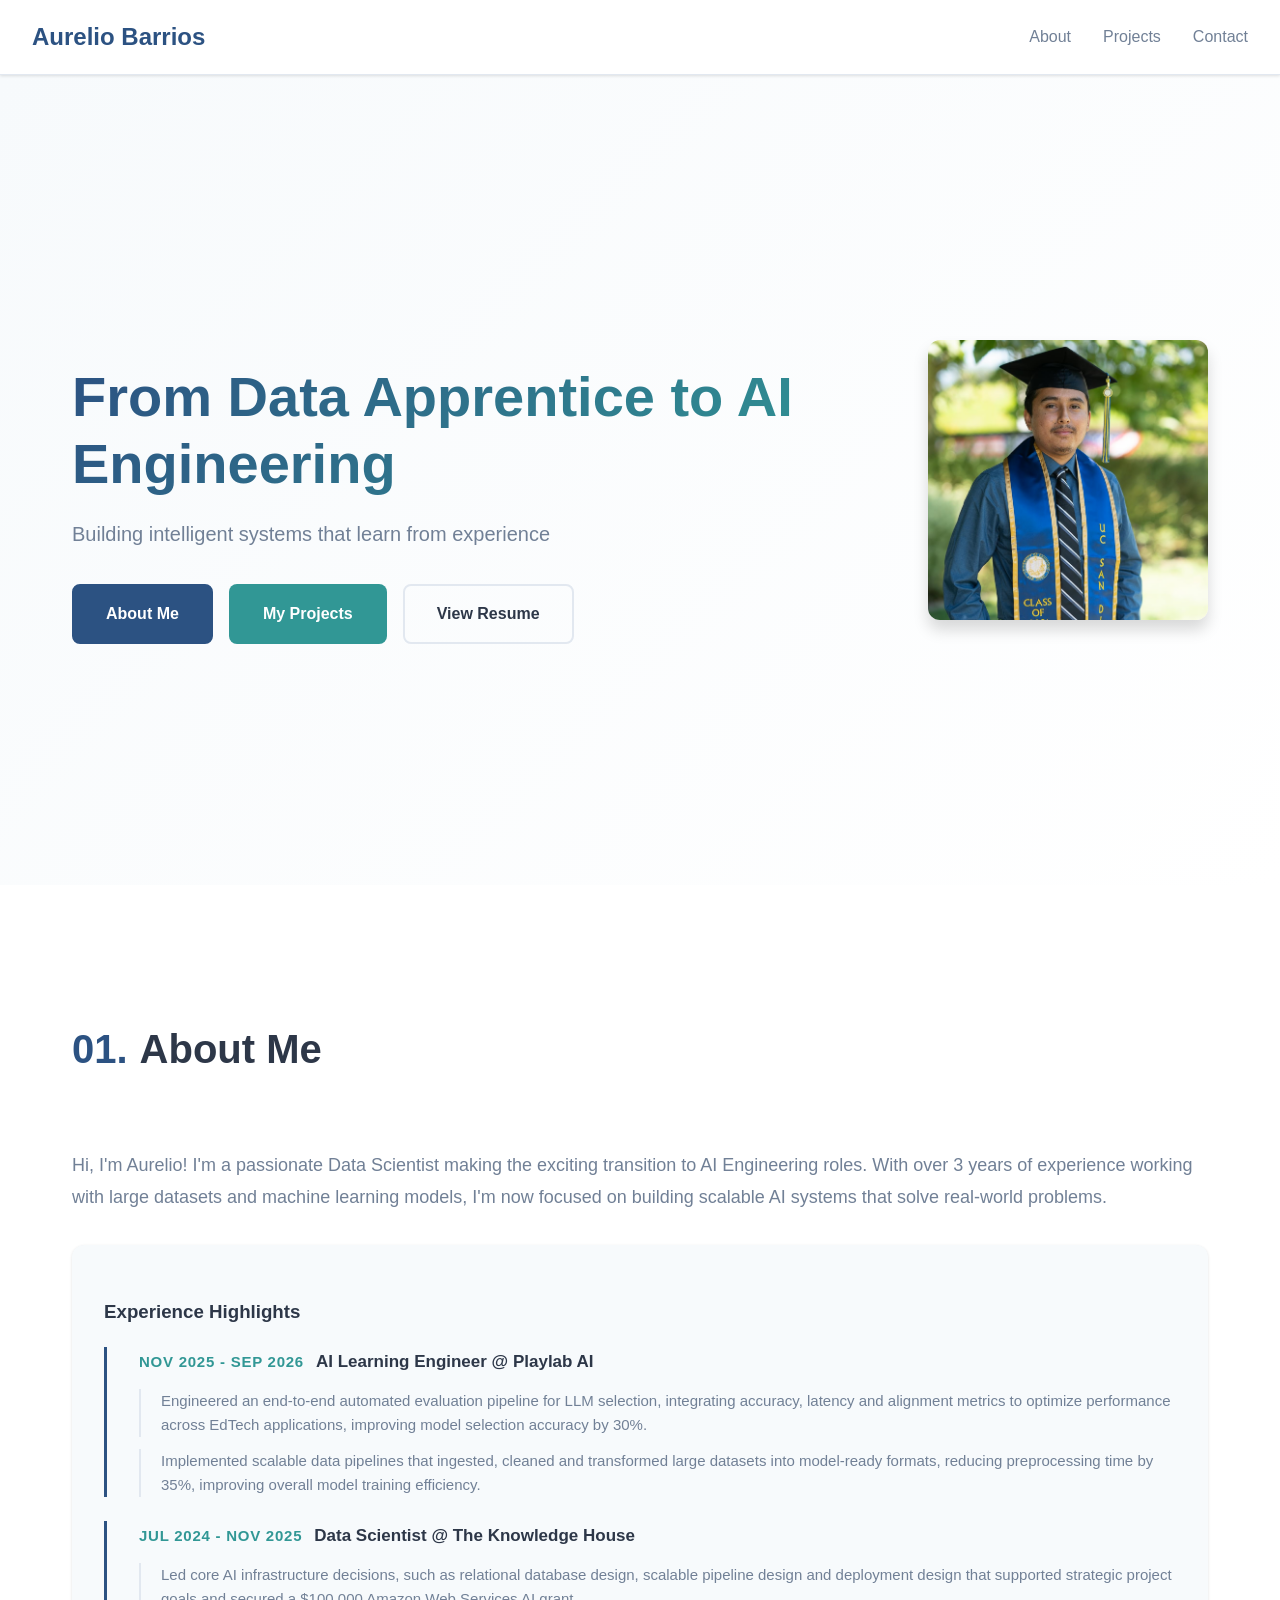
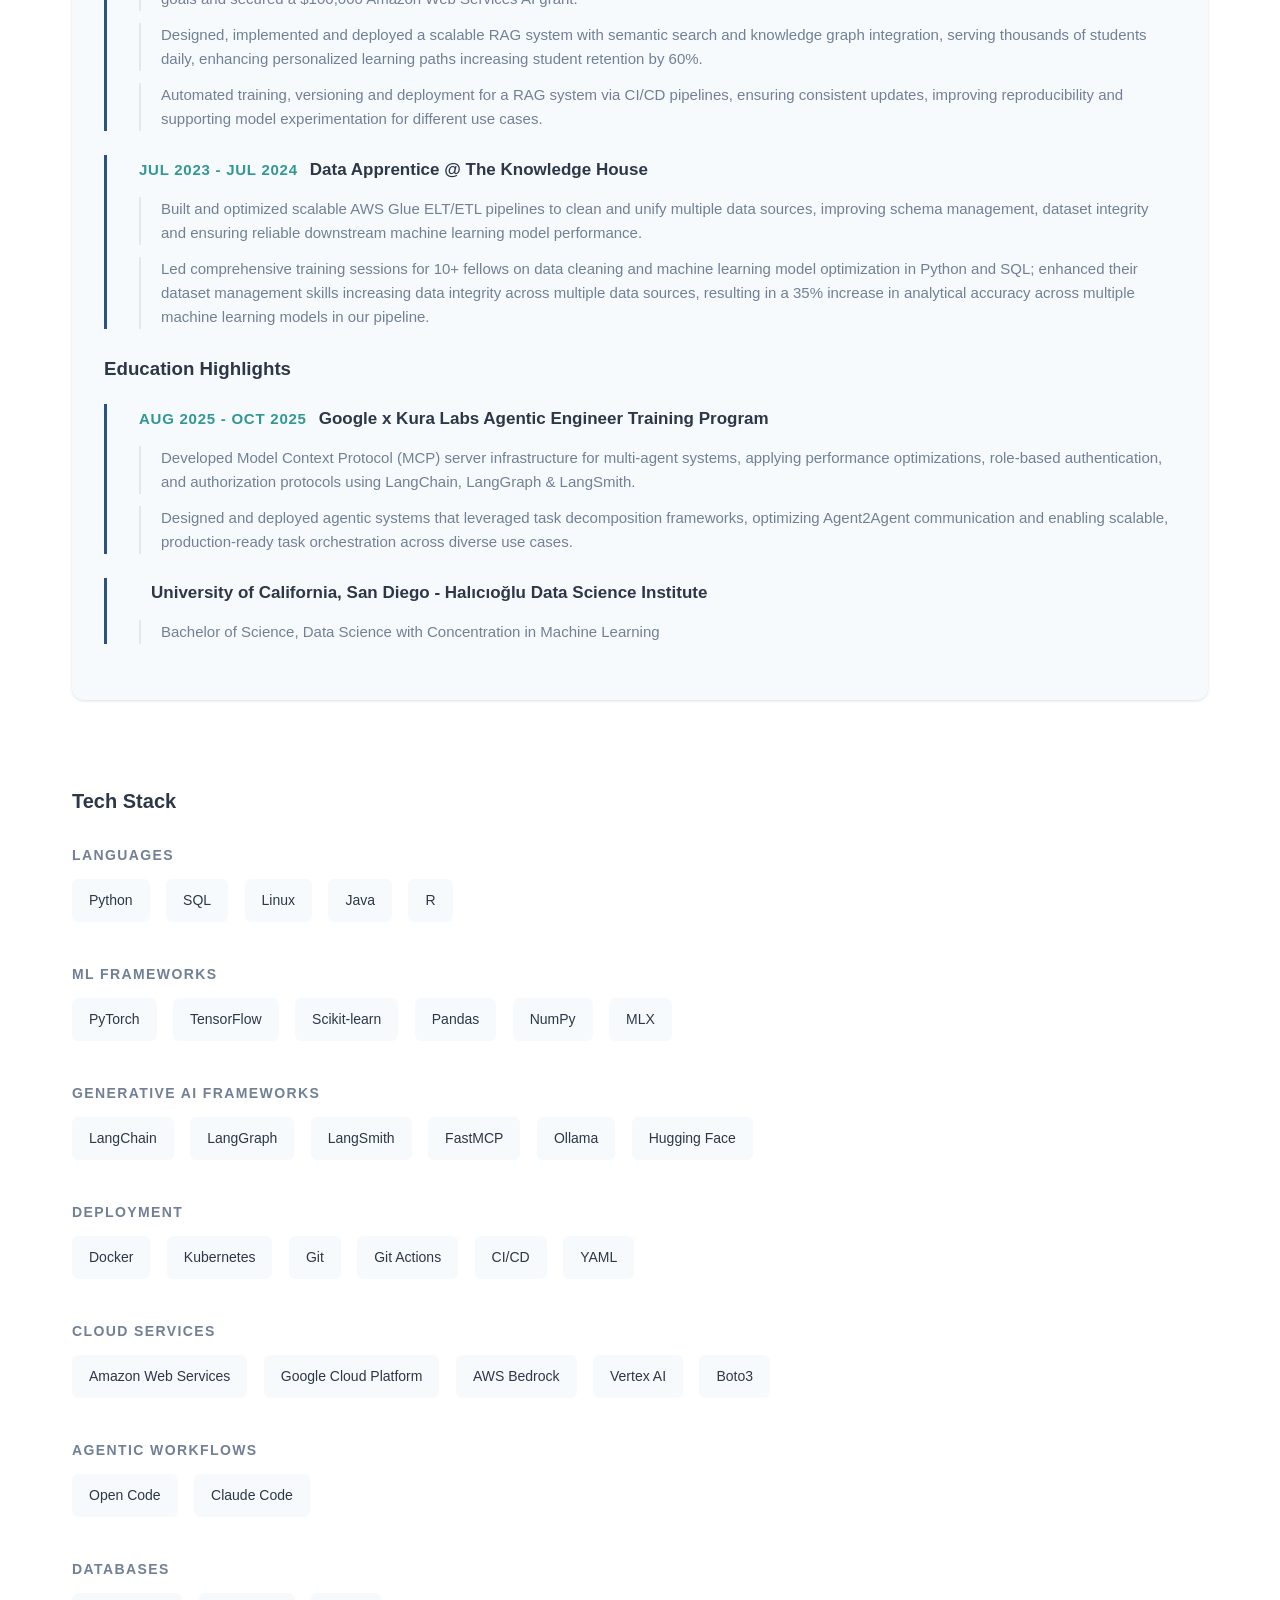
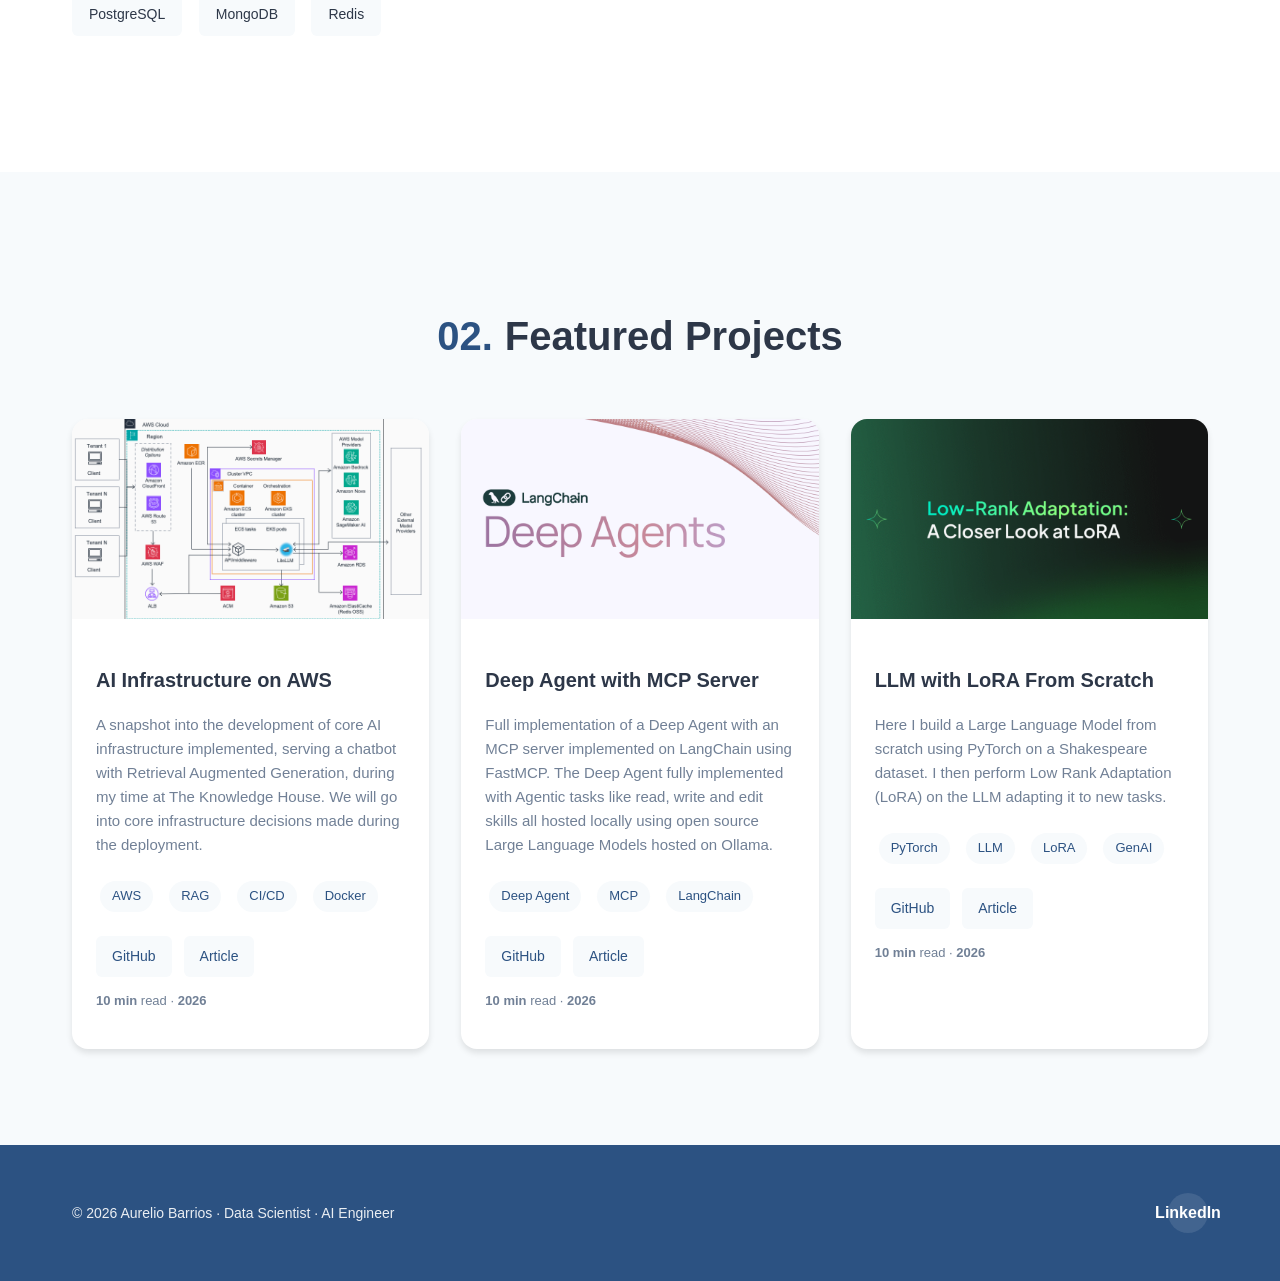
==== commit 0926bfc4: "footer improvements" ====
--- a/index.html
+++ b/index.html
@@ -175,7 +175,7 @@
 
                             <div class="project-links">
                                 <a href="#" rel="noopener noreferrer" target="_blank" class="project-link github">GitHub</a>
-                                <a href="#" rel="noopener noreferrer" target="_blank" class="project-link demo">Article</a>
+                                <a href="projects/project1.html" rel="noopener noreferrer" class="project-link demo">Article</a>
                             </div>
 
                             
@@ -199,7 +199,7 @@
 
                             <div class="project-links">
                                 <a href="#" rel="noopener noreferrer" target="_blank" class="project-link github">GitHub</a>
-                                <a href="#" rel="noopener noreferrer" target="_blank" class="project-link demo">Article</a>
+                                <a href="projects/project2.html" rel="noopener noreferrer" class="project-link demo">Article</a>
                             </div>
 
                             <p class="project-stats"><strong>10 min</strong> read · <strong>2026</strong></p>
@@ -223,7 +223,7 @@
 
                             <div class="project-links">
                                 <a href="#" rel="noopener noreferrer" target="_blank" class="project-link github">GitHub</a>
-                                <a href="#" rel="noopener noreferrer" target="_blank" class="project-link demo">Article</a>
+                                <a href="projects/project3.html" rel="noopener noreferrer" class="project-link demo">Article</a>
                             </div>
 
                             <p class="project-stats"><strong>10 min</strong> read · <strong>2026</strong></p>
@@ -251,9 +251,9 @@
     <footer id="contact" class="footer-section">
         <div class="container footer-content">
             <div class="footer-left">
-                <p>&copy; 2024 Aurelio Barrios. Built with ❤️ for aspiring AI engineers</p>
+                <p>&copy; 2026 Aurelio Barrios · Data Scientist · AI Engineer</p>
             </div>
             
             <div class="footer-socials">
-                <a href="#home" rel="noopener noreferrer" target="_blank" class="social-link github">
-                    <svg viewBox="0 0 24 24" aria-hidden="true"><path d="M12 0c-6.626 0-12 5.373-12 12 0 5.302 3.438 9.8 8.207 11.387.599.111.793-.261.793-.577v-2.234c-3.338.726-4.033-1.416-4.033-1.416-.546-1.387-1.333-1.756-1.333-1.756-1.089-.745.083-.729.083-.729 1.205.084 1.839 1.237 1.839 1.237 1.07 1.834 2.807 1.304 3.492.997.107-.775.418-1.305.762-1.604-2.665-.305-5.467-1.334-5.467-5.93 0-1.311.469-2.381 1.236-3.221-.124-.303-.535-1.524.117-3.176 0 0 1.008-.322 3.301 1.23.957-.266 1.983-.399 3.003-.404 1.02.005 2.047.138 3.006.404 2.291-1.552 3.297-1.23 3.297-1.23.653 1.653.242 2.874.118 3.176.77.84 1.235 1.911 1.235 3.221 0 4.609-2.807 5.624-5.479 5.921.43.312.833 1.123.833 2.246v3.095c0 .319.193.694.802.576C20.566 21.797 24 17.18
+                <a href="https://www.linkedin.com/in/aurelio-barrios/" rel="noopener noreferrer" target="_blank" class="social-link linkedin"><strong>LinkedIn</strong></a>
+                    <!-- <svg viewBox="0 0 24 24" aria-hidden="true"><path d="M12 0c-6.626 0-12 5.373-12 12 0 5.302 3.438 9.8 8.207 11.387.599.111.793-.261.793-.577v-2.234c-3.338.726-4.033-1.416-4.033-1.416-.546-1.387-1.333-1.756-1.333-1.756-1.089-.745.083-.729.083-.729 1.205.084 1.839 1.237 1.839 1.237 1.07 1.834 2.807 1.304 3.492.997.107-.775.418-1.305.762-1.604-2.665-.305-5.467-1.334-5.467-5.93 0-1.311.469-2.381 1.236-3.221-.124-.303-.535-1.524.117-3.176 0 0 1.008-.322 3.301 1.23.957-.266 1.983-.399 3.003-.404 1.02.005 2.047.138 3.006.404 2.291-1.552 3.297-1.23 3.297-1.23.653 1.653.242 2.874.118 3.176.77.84 1.235 1.911 1.235 3.221 0 4.609-2.807 5.624-5.479 5.921.43.312.833 1.123.833 2.246v3.095c0 .319.193.694.802.576C20.566 21.797 24 17.18 -->
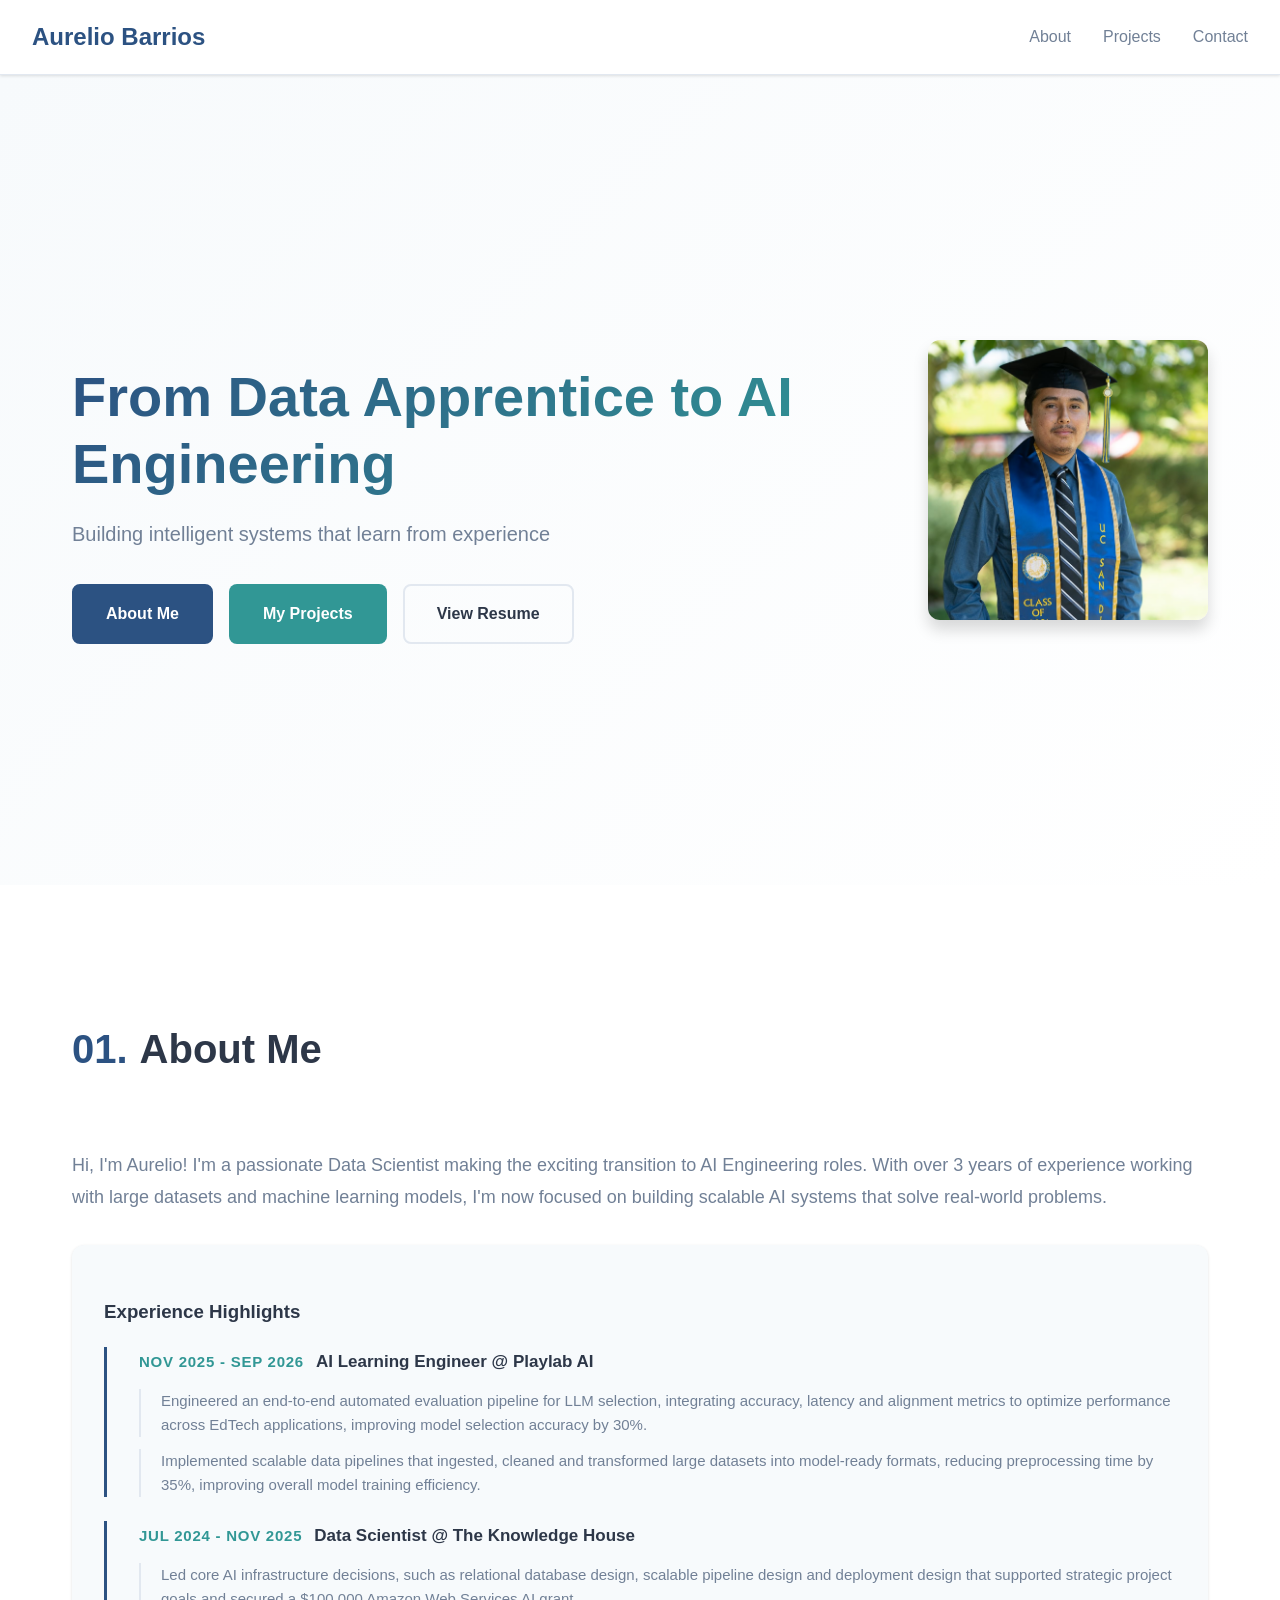
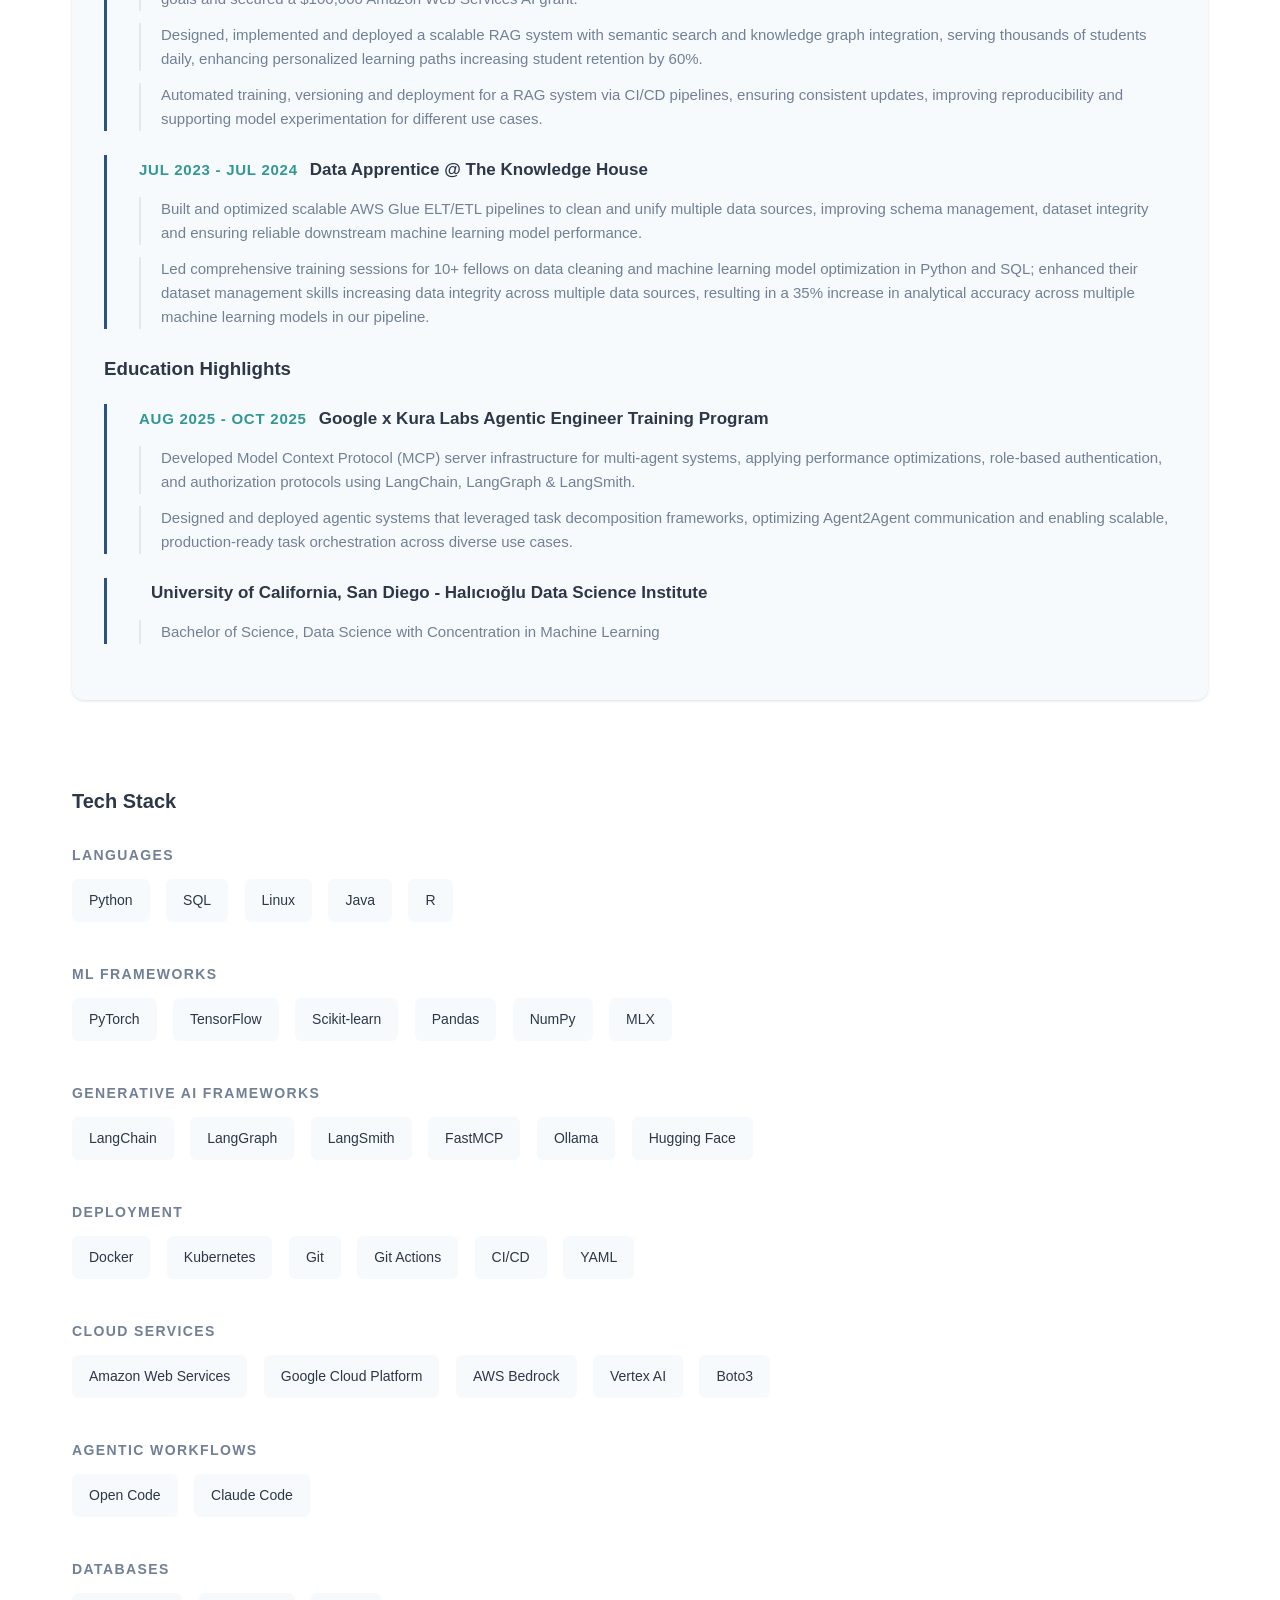
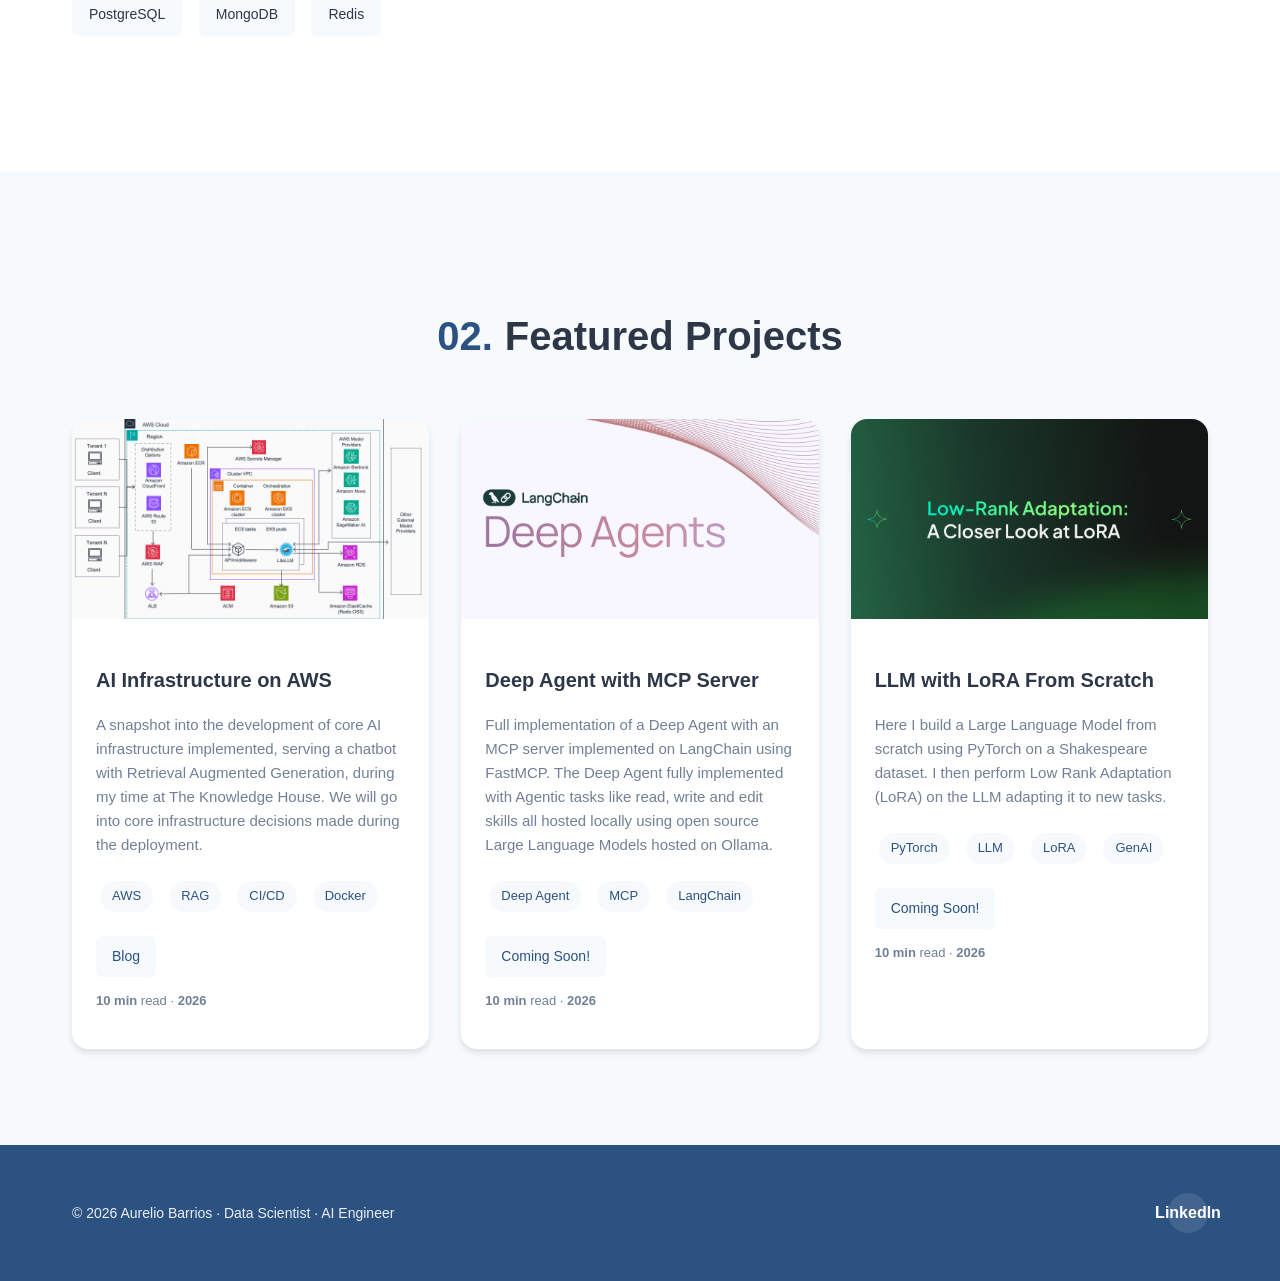
==== commit 41364d1e: "project one include" ====
--- a/index.html
+++ b/index.html
@@ -174,8 +174,8 @@
                             </div>
 
                             <div class="project-links">
-                                <a href="#" rel="noopener noreferrer" target="_blank" class="project-link github">GitHub</a>
-                                <a href="projects/project1.html" rel="noopener noreferrer" class="project-link demo">Article</a>
+                                <!-- <a href="#" rel="noopener noreferrer" target="_blank" class="project-link github">GitHub</a> -->
+                                <a href="projects/project1.html" rel="noopener noreferrer" class="project-link demo">Blog</a>
                             </div>
 
                             
@@ -198,8 +198,9 @@
                             </div>
 
                             <div class="project-links">
-                                <a href="#" rel="noopener noreferrer" target="_blank" class="project-link github">GitHub</a>
-                                <a href="projects/project2.html" rel="noopener noreferrer" class="project-link demo">Article</a>
+                                <a href="#" rel="noopener noreferrer" target="_blank" class="project-link nothing">Coming Soon!</a>
+                                <!-- <a href="#" rel="noopener noreferrer" target="_blank" class="project-link github">GitHub</a>
+                                <a href="projects/project2.html" rel="noopener noreferrer" class="project-link demo">Article</a> -->
                             </div>
 
                             <p class="project-stats"><strong>10 min</strong> read · <strong>2026</strong></p>
@@ -222,8 +223,9 @@
                             </div>
 
                             <div class="project-links">
-                                <a href="#" rel="noopener noreferrer" target="_blank" class="project-link github">GitHub</a>
-                                <a href="projects/project3.html" rel="noopener noreferrer" class="project-link demo">Article</a>
+                                <a href="#" rel="noopener noreferrer" target="_blank" class="project-link nothing">Coming Soon!</a>
+                                <!-- <a href="#" rel="noopener noreferrer" target="_blank" class="project-link github">GitHub</a>
+                                <a href="projects/project3.html" rel="noopener noreferrer" class="project-link demo">Article</a> -->
                             </div>
 
                             <p class="project-stats"><strong>10 min</strong> read · <strong>2026</strong></p>
